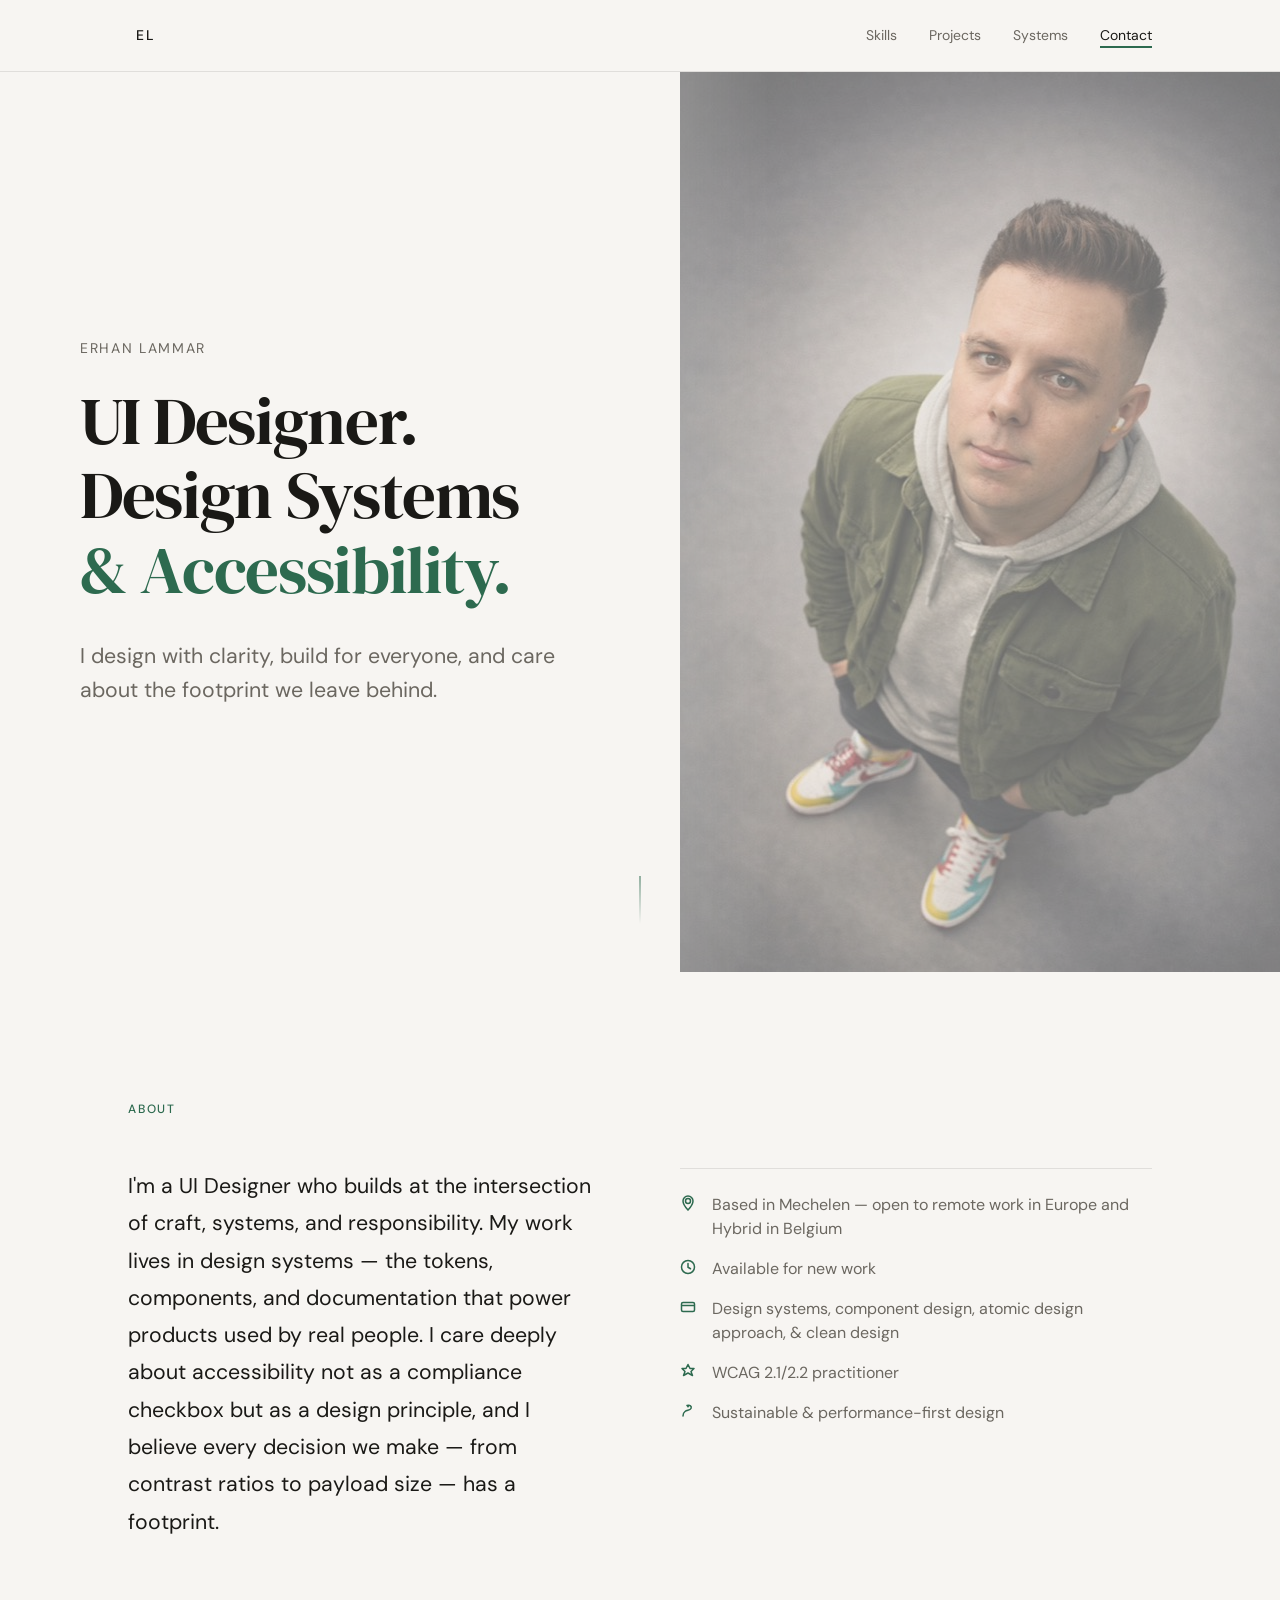
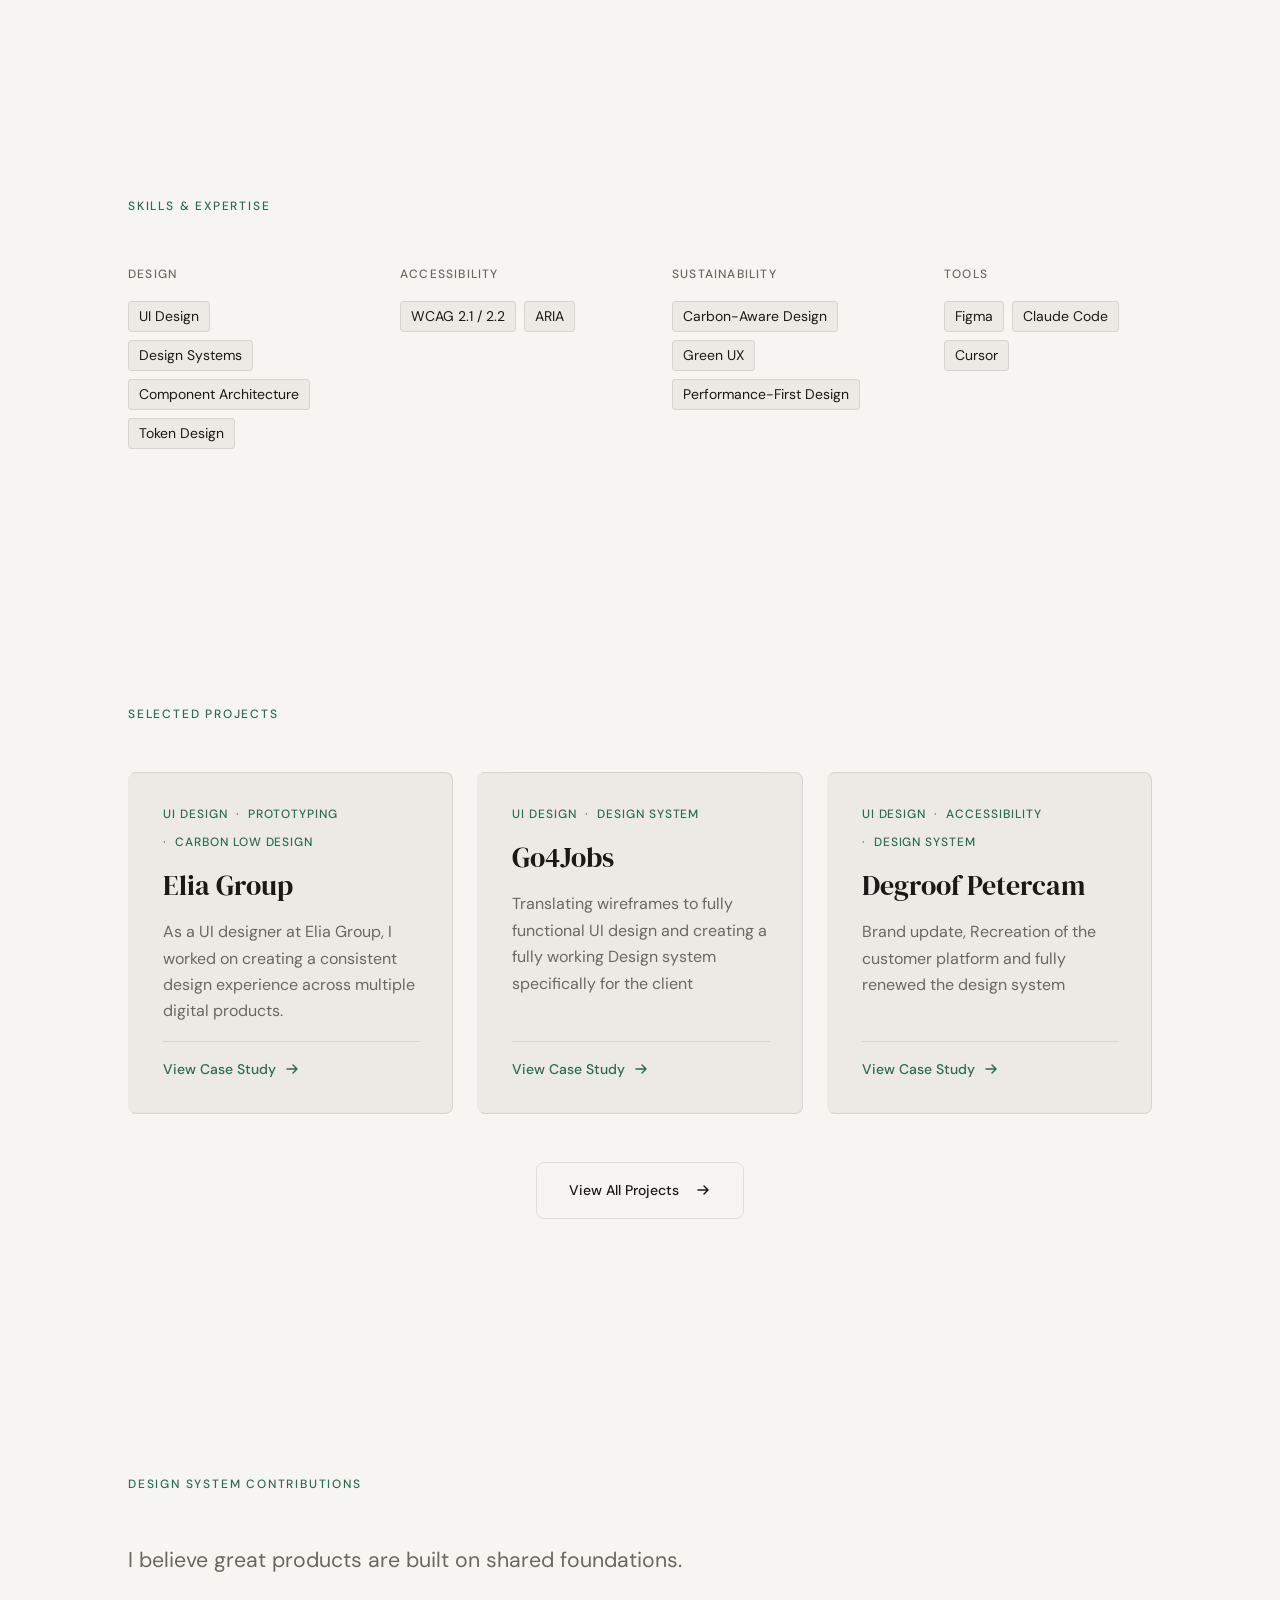
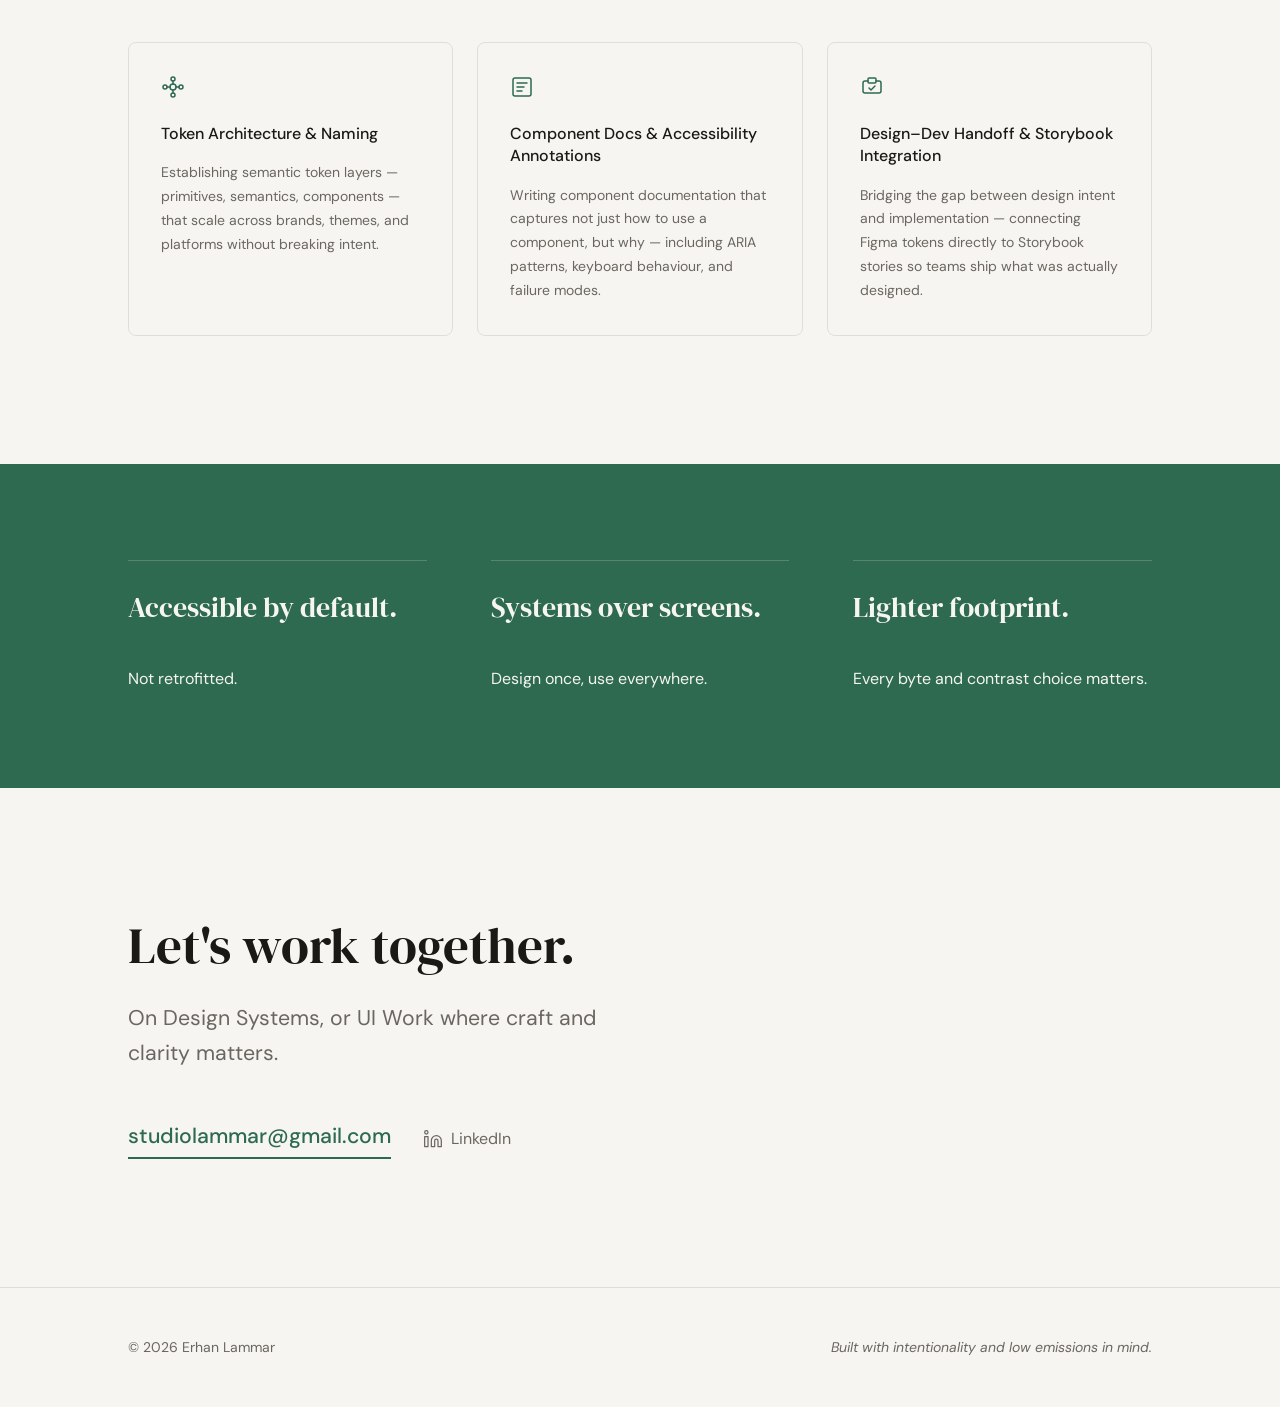
==== index.html @ 43c1f401 "Simplify project description for Elia Group Removed specific project details to streamline the descr" ====
<!DOCTYPE html>
<html lang="en">
<head>
  <meta charset="UTF-8" />
  <meta name="viewport" content="width=device-width, initial-scale=1.0" />
  <meta name="description" content="Erhan Lammar — UI Designer and Design System contributor specialising in accessibility and sustainable digital design." />
  <title>Erhan Lammar — UI Designer & Design Systems</title>

  <!-- Preconnect for font performance -->
  <link rel="preconnect" href="https://fonts.googleapis.com" />
  <link rel="preconnect" href="https://fonts.gstatic.com" crossorigin />
  <link
    href="https://fonts.googleapis.com/css2?family=DM+Serif+Display:ital@0;1&family=DM+Sans:ital,opsz,wght@0,9..40,300;0,9..40,400;0,9..40,500;1,9..40,300&display=swap"
    rel="stylesheet"
  />

  <link rel="stylesheet" href="styles.css" />
</head>
<body>

  <!-- Skip Navigation -->
  <a href="#main-content" class="skip-link">Skip to main content</a>

  <!-- Navigation -->
  <header class="site-header" role="banner">
    <nav class="nav" aria-label="Main navigation">
      <a href="#" class="nav__logo" aria-label="Erhan Lammar — Home">
        <span aria-hidden="true">EL</span>
      </a>
      <ul class="nav__links" role="list">
        <li><a href="#skills" class="nav__link">Skills</a></li>
        <li><a href="#projects" class="nav__link">Projects</a></li>
        <li><a href="#systems" class="nav__link">Systems</a></li>
        <li><a href="#contact" class="nav__link">Contact</a></li>
      </ul>
    </nav>
  </header>

  <main id="main-content">

    <!-- Hero -->
    <section class="hero" aria-labelledby="hero-heading">
      <div class="hero__inner">
        <p class="hero__name" data-delay="0">Erhan Lammar</p>
        <h1 class="hero__heading" id="hero-heading">
          <span class="hero__line hero__line--serif" data-delay="1">UI Designer.</span>
          <span class="hero__line hero__line--serif" data-delay="2">Design Systems</span>
          <span class="hero__line hero__line--serif hero__line--accent" data-delay="3">&amp; Accessibility.</span>
        </h1>
        <p class="hero__sub" data-delay="4">
          I design with clarity, build for everyone, and care about the footprint we leave behind.
        </p>
      </div>
      <div class="hero__scroll-cue" aria-hidden="true">
        <span class="scroll-line"></span>
      </div>
    </section>

    <!-- About -->
    <section class="section about" id="about" aria-labelledby="about-heading">
      <div class="container reveal">
        <div class="about__grid">
          <div class="about__statement">
            <h2 class="section-label" id="about-heading">About</h2>
            <p class="about__text">
              I'm a UI Designer who builds at the intersection of craft, systems, and responsibility.
              My work lives in design systems — the tokens, components, and documentation that power
              products used by real people. I care deeply about accessibility not as a compliance
              checkbox but as a design principle, and I believe every decision we make — from contrast
              ratios to payload size — has a footprint.
            </p>
          </div>
          <div class="about__facts">
            <ul class="facts-list" role="list">
              <li class="facts-list__item">
                <span class="facts-list__icon" aria-hidden="true">
                  <svg width="16" height="16" viewBox="0 0 16 16" fill="none" aria-hidden="true">
                    <circle cx="8" cy="6" r="2.5" stroke="currentColor" stroke-width="1.5"/>
                    <path d="M8 1C5.24 1 3 3.24 3 6c0 3.75 5 9 5 9s5-5.25 5-9c0-2.76-2.24-5-5-5z" stroke="currentColor" stroke-width="1.5" fill="none"/>
                  </svg>
                </span>
                <span>Based in Mechelen — open to remote work in Europe and Hybrid in Belgium</span>
              </li>
              <li class="facts-list__item">
                <span class="facts-list__icon" aria-hidden="true">
                  <svg width="16" height="16" viewBox="0 0 16 16" fill="none" aria-hidden="true">
                    <circle cx="8" cy="8" r="6.5" stroke="currentColor" stroke-width="1.5"/>
                    <path d="M8 4.5v3.75l2.5 1.5" stroke="currentColor" stroke-width="1.5" stroke-linecap="round"/>
                  </svg>
                </span>
                <span>Available for new work</span>
              </li>
              <li class="facts-list__item">
                <span class="facts-list__icon" aria-hidden="true">
                  <svg width="16" height="16" viewBox="0 0 16 16" fill="none" aria-hidden="true">
                    <rect x="1.5" y="3.5" width="13" height="9" rx="1.5" stroke="currentColor" stroke-width="1.5"/>
                    <path d="M1.5 6.5h13" stroke="currentColor" stroke-width="1.5"/>
                  </svg>
                </span>
                <span>Design systems, component design, atomic design approach, &amp; clean design</span>
              </li>
              <li class="facts-list__item">
                <span class="facts-list__icon" aria-hidden="true">
                  <svg width="16" height="16" viewBox="0 0 16 16" fill="none" aria-hidden="true">
                    <path d="M8 1.5L10 5.5H14L11 8.5L12.5 12.5L8 10L3.5 12.5L5 8.5L2 5.5H6L8 1.5Z" stroke="currentColor" stroke-width="1.5" stroke-linejoin="round"/>
                  </svg>
                </span>
                <span>WCAG 2.1/2.2 practitioner</span>
              </li>
              <li class="facts-list__item">
                <span class="facts-list__icon" aria-hidden="true">
                  <svg width="16" height="16" viewBox="0 0 16 16" fill="none" aria-hidden="true">
                    <path d="M3 13s0-3 2-4.5 5-1 6-3-1-4-4-3" stroke="currentColor" stroke-width="1.5" stroke-linecap="round"/>
                    <circle cx="8" cy="3.5" r="1" fill="currentColor"/>
                  </svg>
                </span>
                <span>Sustainable &amp; performance-first design</span>
              </li>
            </ul>
          </div>
        </div>
      </div>
    </section>

    <!-- Skills -->
    <section class="section skills" id="skills" aria-labelledby="skills-heading">
      <div class="container reveal">
        <h2 class="section-label" id="skills-heading">Skills &amp; Expertise</h2>
        <div class="skills__grid">

          <div class="skills__category">
            <h3 class="skills__category-title">Design</h3>
            <ul class="tag-list" role="list">
              <li class="tag">UI Design</li>
              <li class="tag">Design Systems</li>
              <li class="tag">Component Architecture</li>
              <li class="tag">Token Design</li>
            </ul>
          </div>

          <div class="skills__category">
            <h3 class="skills__category-title">Accessibility</h3>
            <ul class="tag-list" role="list">
              <li class="tag">WCAG 2.1 / 2.2</li>
              <li class="tag">ARIA</li>
            </ul>
          </div>

          <div class="skills__category">
            <h3 class="skills__category-title">Sustainability</h3>
            <ul class="tag-list" role="list">
              <li class="tag">Carbon-Aware Design</li>
              <li class="tag">Green UX</li>
              <li class="tag">Performance-First Design</li>
            </ul>
          </div>

          <div class="skills__category">
            <h3 class="skills__category-title">Tools</h3>
            <ul class="tag-list" role="list">
              <li class="tag">Figma</li>
              <li class="tag">Claude Code</li>
              <li class="tag">Cursor</li>
            </ul>
          </div>

        </div>
      </div>
    </section>

    <!-- Projects -->
    <section class="section projects" id="projects" aria-labelledby="projects-heading">
      <div class="container reveal">
        <h2 class="section-label" id="projects-heading">Selected Projects</h2>
        <div class="projects__grid">

          <article class="project-card" aria-labelledby="project-1-title">
            <div class="project-card__inner">
              <div class="project-card__tags" aria-label="Tags">
                <span class="project-tag">UI Design</span>
                <span class="project-tag">Prototyping</span>
                <span class="project-tag">Carbon low design</span>
              </div>
              <h3 class="project-card__title" id="project-1-title">Elia Group</h3>
              <p class="project-card__desc">
                As a UI designer at Elia Group, I worked on creating a consistent design experience across multiple digital products.
              </p>
              <a href="projects/elia-group.html" class="project-card__link" aria-label="View Elia Group case study">
                View Case Study
                <svg width="16" height="16" viewBox="0 0 16 16" fill="none" aria-hidden="true">
                  <path d="M3 8h10M9 4l4 4-4 4" stroke="currentColor" stroke-width="1.5" stroke-linecap="round" stroke-linejoin="round"/>
                </svg>
              </a>
            </div>
          </article>

          <article class="project-card" aria-labelledby="project-2-title">
            <div class="project-card__inner">
              <div class="project-card__tags" aria-label="Tags">
                <span class="project-tag">UI Design</span>
                <span class="project-tag">Design System</span>
              </div>
              <h3 class="project-card__title" id="project-2-title">Go4Jobs</h3>
              <p class="project-card__desc">
                Translating wireframes to fully functional UI design and creating a fully working Design system specifically for the client
              </p>
              <a href="projects/go4jobs.html" class="project-card__link" aria-label="View Go4Jobs case study">
                View Case Study
                <svg width="16" height="16" viewBox="0 0 16 16" fill="none" aria-hidden="true">
                  <path d="M3 8h10M9 4l4 4-4 4" stroke="currentColor" stroke-width="1.5" stroke-linecap="round" stroke-linejoin="round"/>
                </svg>
              </a>
            </div>
          </article>

          <article class="project-card" aria-labelledby="project-3-title">
            <div class="project-card__inner">
              <div class="project-card__tags" aria-label="Tags">
                <span class="project-tag">UI Design</span>
                <span class="project-tag">Accessibility</span>
                <span class="project-tag">Design System</span>
              </div>
              <h3 class="project-card__title" id="project-3-title">Degroof Petercam</h3>
              <p class="project-card__desc">
                Brand update, Recreation of the customer platform and fully renewed the design system
              </p>
              <a href="projects/degroofpetercam.html" class="project-card__link" aria-label="View Degroof Petercam case study">
                View Case Study
                <svg width="16" height="16" viewBox="0 0 16 16" fill="none" aria-hidden="true">
                  <path d="M3 8h10M9 4l4 4-4 4" stroke="currentColor" stroke-width="1.5" stroke-linecap="round" stroke-linejoin="round"/>
                </svg>
              </a>
            </div>
          </article>

        </div>
        <div class="projects__cta">
          <a href="projects/all-projects.html" class="btn-outline">
            View All Projects
            <svg width="16" height="16" viewBox="0 0 16 16" fill="none" aria-hidden="true">
              <path d="M3 8h10M9 4l4 4-4 4" stroke="currentColor" stroke-width="1.5" stroke-linecap="round" stroke-linejoin="round"/>
            </svg>
          </a>
        </div>
      </div>
    </section>

    <!-- Design System Contributions -->
    <section class="section ds-contributions" id="systems" aria-labelledby="systems-heading">
      <div class="container reveal">
        <h2 class="section-label" id="systems-heading">Design System Contributions</h2>
        <p class="ds-contributions__intro">
          I believe great products are built on shared foundations.
        </p>
        <div class="ds-contributions__grid">

          <div class="contribution-card">
            <div class="contribution-card__icon" aria-hidden="true">
              <svg width="24" height="24" viewBox="0 0 24 24" fill="none">
                <circle cx="12" cy="12" r="3" stroke="currentColor" stroke-width="1.5"/>
                <circle cx="12" cy="4" r="2" stroke="currentColor" stroke-width="1.5"/>
                <circle cx="12" cy="20" r="2" stroke="currentColor" stroke-width="1.5"/>
                <circle cx="4" cy="12" r="2" stroke="currentColor" stroke-width="1.5"/>
                <circle cx="20" cy="12" r="2" stroke="currentColor" stroke-width="1.5"/>
                <path d="M12 6v3M12 15v3M6 12h3M15 12h3" stroke="currentColor" stroke-width="1.5" stroke-linecap="round"/>
              </svg>
            </div>
            <h3 class="contribution-card__title">Token Architecture &amp; Naming</h3>
            <p class="contribution-card__desc">
              Establishing semantic token layers — primitives, semantics, components — that scale across brands, themes, and platforms without breaking intent.
            </p>
          </div>

          <div class="contribution-card">
            <div class="contribution-card__icon" aria-hidden="true">
              <svg width="24" height="24" viewBox="0 0 24 24" fill="none">
                <rect x="3" y="3" width="18" height="18" rx="2" stroke="currentColor" stroke-width="1.5"/>
                <path d="M7 8h10M7 12h7M7 16h5" stroke="currentColor" stroke-width="1.5" stroke-linecap="round"/>
              </svg>
            </div>
            <h3 class="contribution-card__title">Component Docs &amp; Accessibility Annotations</h3>
            <p class="contribution-card__desc">
              Writing component documentation that captures not just how to use a component, but why — including ARIA patterns, keyboard behaviour, and failure modes.
            </p>
          </div>

          <div class="contribution-card">
            <div class="contribution-card__icon" aria-hidden="true">
              <svg width="24" height="24" viewBox="0 0 24 24" fill="none">
                <path d="M8 6H5a2 2 0 00-2 2v8a2 2 0 002 2h14a2 2 0 002-2V8a2 2 0 00-2-2h-3" stroke="currentColor" stroke-width="1.5" stroke-linecap="round"/>
                <rect x="8" y="3" width="8" height="5" rx="1" stroke="currentColor" stroke-width="1.5"/>
                <path d="M9 13l2 2 4-4" stroke="currentColor" stroke-width="1.5" stroke-linecap="round" stroke-linejoin="round"/>
              </svg>
            </div>
            <h3 class="contribution-card__title">Design–Dev Handoff &amp; Storybook Integration</h3>
            <p class="contribution-card__desc">
              Bridging the gap between design intent and implementation — connecting Figma tokens directly to Storybook stories so teams ship what was actually designed.
            </p>
          </div>

        </div>
      </div>
    </section>

    <!-- Philosophy Strip -->
    <section class="philosophy-strip" aria-labelledby="philosophy-heading">
      <div class="container reveal">
        <h2 class="sr-only" id="philosophy-heading">Design philosophy</h2>
        <div class="philosophy-strip__grid">

          <div class="philosophy-item">
            <p class="philosophy-item__text">
              <strong>Accessible by default.</strong><br />Not retrofitted.
            </p>
          </div>

          <div class="philosophy-item">
            <p class="philosophy-item__text">
              <strong>Systems over screens.</strong><br />Design once, use everywhere.
            </p>
          </div>

          <div class="philosophy-item">
            <p class="philosophy-item__text">
              <strong>Lighter footprint.</strong><br />Every byte and contrast choice matters.
            </p>
          </div>

        </div>
      </div>
    </section>

    <!-- Contact -->
    <section class="section contact" id="contact" aria-labelledby="contact-heading">
      <div class="container reveal">
        <h2 class="contact__heading" id="contact-heading">Let's work together.</h2>
        <p class="contact__sub">
          On Design Systems, or UI Work where craft and clarity matters.
        </p>
        <div class="contact__actions">
          <a
            href="mailto:studiolammar@gmail.com"
            class="contact__email"
            aria-label="Send Erhan an email at studiolammar@gmail.com"
          >
            studiolammar@gmail.com
          </a>

          <a
            href="https://linkedin.com/in/erhanlammar"
            class="contact__social"
            aria-label="View Erhan's LinkedIn profile (opens in new tab)"
            target="_blank"
            rel="noopener noreferrer"
          >
            <svg width="20" height="20" viewBox="0 0 24 24" fill="none" aria-hidden="true">
              <path d="M16 8a6 6 0 016 6v7h-4v-7a2 2 0 00-2-2 2 2 0 00-2 2v7h-4v-7a6 6 0 016-6z" stroke="currentColor" stroke-width="1.5" stroke-linecap="round" stroke-linejoin="round"/>
              <rect x="2" y="9" width="4" height="12" stroke="currentColor" stroke-width="1.5" stroke-linecap="round" stroke-linejoin="round"/>
              <circle cx="4" cy="4" r="2" stroke="currentColor" stroke-width="1.5"/>
            </svg>
            LinkedIn
          </a>
        </div>
      </div>
    </section>

  </main>

  <!-- Footer -->
  <footer class="site-footer" role="contentinfo">
    <div class="container">
      <p class="site-footer__copy">
        &copy; <span id="year"></span> Erhan Lammar
      </p>
      <p class="site-footer__note">
        Built with intentionality and low emissions in mind.
      </p>
    </div>
  </footer>

  <script src="main.js"></script>
</body>
</html>
---- styles.css ----
/* ============================================================
   Erhan Lammar Portfolio — Design System Tokens & Styles
   ============================================================ */

/* ── Tokens ── */
:root {
  /* Color */
  --color-bg:           #F7F5F2;
  --color-surface:      #EDEAE5;
  --color-text:         #1A1916;
  --color-text-muted:   #6B6760;
  --color-accent:       #2D6A4F;
  --color-accent-light: #52B788;
  --color-border:       rgba(26, 25, 22, 0.10);

  /* Typography */
  --font-serif: 'DM Serif Display', Georgia, 'Times New Roman', serif;
  --font-sans:  'DM Sans', system-ui, -apple-system, sans-serif;

  /* Type scale — Perfect Fourth (1.333) */
  --text-xs:   0.75rem;   /* 12px */
  --text-sm:   0.875rem;  /* 14px */
  --text-base: 1rem;      /* 16px */
  --text-lg:   1.333rem;  /* ~21px */
  --text-xl:   1.777rem;  /* ~28px */
  --text-2xl:  2.369rem;  /* ~38px */
  --text-3xl:  3.157rem;  /* ~50px */
  --text-4xl:  4.209rem;  /* ~67px */

  /* Spacing — 8pt grid */
  --space-1:  8px;
  --space-2:  16px;
  --space-3:  24px;
  --space-4:  32px;
  --space-5:  40px;
  --space-6:  48px;
  --space-8:  64px;
  --space-10: 80px;
  --space-12: 96px;
  --space-16: 128px;

  /* Border radius */
  --radius-sm: 4px;
  --radius-md: 8px;

  /* Transitions */
  --transition-fast: 200ms ease-out;
  --transition-med:  300ms ease-out;
}

/* Dark mode */
@media (prefers-color-scheme: dark) {
  :root {
    --color-bg:           #1A1916;
    --color-surface:      #242220;
    --color-text:         #F0EDE9;
    --color-text-muted:   #A09C97;
    --color-accent:       #52B788;
    --color-accent-light: #74C9A3;
    --color-border:       rgba(240, 237, 233, 0.10);
  }
}

/* ── Reset & Base ── */
*, *::before, *::after {
  box-sizing: border-box;
  margin: 0;
  padding: 0;
}

html {
  scroll-behavior: smooth;
  font-size: 16px;
}

@media (prefers-reduced-motion: reduce) {
  html { scroll-behavior: auto; }
}

body {
  font-family: var(--font-sans);
  background-color: var(--color-bg);
  color: var(--color-text);
  line-height: 1.65;
  -webkit-font-smoothing: antialiased;
  -moz-osx-font-smoothing: grayscale;
}

img, svg {
  display: block;
  max-width: 100%;
}

a {
  color: inherit;
  text-decoration: none;
}

ul { list-style: none; }

/* ── Utilities ── */
.sr-only {
  position: absolute;
  width: 1px;
  height: 1px;
  padding: 0;
  margin: -1px;
  overflow: hidden;
  clip: rect(0, 0, 0, 0);
  white-space: nowrap;
  border: 0;
}

.container {
  width: 100%;
  max-width: 1120px;
  margin-inline: auto;
  padding-inline: var(--space-3);
}

@media (min-width: 768px) {
  .container { padding-inline: var(--space-6); }
}

/* ── Skip Link ── */
.skip-link {
  position: absolute;
  top: var(--space-2);
  left: var(--space-2);
  z-index: 9999;
  padding: var(--space-1) var(--space-2);
  background: var(--color-accent);
  color: #F7F5F2;
  font-family: var(--font-sans);
  font-size: var(--text-sm);
  font-weight: 500;
  border-radius: var(--radius-sm);
  transform: translateY(-200%);
  transition: transform var(--transition-fast);
}

.skip-link:focus {
  transform: translateY(0);
  outline: 2px solid var(--color-accent-light);
  outline-offset: 3px;
}

/* ── Focus Ring ── */
:focus-visible {
  outline: 2px solid var(--color-accent);
  outline-offset: 3px;
  border-radius: var(--radius-sm);
}

/* ── Navigation ── */
.site-header {
  position: sticky;
  top: 0;
  z-index: 100;
  background-color: var(--color-bg);
  border-bottom: 1px solid var(--color-border);
  backdrop-filter: blur(8px);
  -webkit-backdrop-filter: blur(8px);
}

.nav {
  display: flex;
  align-items: center;
  justify-content: space-between;
  max-width: 1120px;
  margin-inline: auto;
  padding: var(--space-2) var(--space-3);
}

@media (min-width: 768px) {
  .nav { padding: var(--space-2) var(--space-6); }
}

.nav__logo {
  font-family: var(--font-sans);
  font-size: var(--text-sm);
  font-weight: 500;
  letter-spacing: 0.15em;
  text-transform: uppercase;
  color: var(--color-text);
  padding: var(--space-1);
  border-radius: var(--radius-sm);
  transition: color var(--transition-fast);
}

.nav__logo:hover { color: var(--color-accent); }

.nav__links {
  display: flex;
  gap: var(--space-4);
  align-items: center;
}

.nav__link {
  font-size: var(--text-sm);
  font-weight: 400;
  color: var(--color-text-muted);
  padding-bottom: 2px;
  border-bottom: 2px solid transparent;
  transition: color var(--transition-fast), border-color var(--transition-fast);
}

.nav__link:hover,
.nav__link:focus-visible,
.nav__link--active {
  color: var(--color-text);
  border-bottom-color: var(--color-accent);
  outline: none;
}

/* ── Section Base ── */
.section {
  padding-block: var(--space-12);
}

@media (min-width: 768px) {
  .section { padding-block: var(--space-16); }
}

.section-label {
  font-family: var(--font-sans);
  font-size: var(--text-xs);
  font-weight: 500;
  letter-spacing: 0.15em;
  text-transform: uppercase;
  color: var(--color-accent);
  margin-bottom: var(--space-6);
}

/* ── Scroll Reveal ── */
.reveal {
  opacity: 0;
  transform: translateY(24px);
  transition: opacity 0.6s ease-out, transform 0.6s ease-out;
}

.reveal.is-visible {
  opacity: 1;
  transform: translateY(0);
}

@media (prefers-reduced-motion: reduce) {
  .reveal {
    opacity: 1;
    transform: none;
    transition: none;
  }
}

/* ── Hero ── */
.hero {
  position: relative;
  min-height: 100svh;
  display: flex;
  flex-direction: column;
  justify-content: center;
  padding: var(--space-12) var(--space-3);
  padding-top: calc(var(--space-12) + 60px);
  overflow: hidden;
}

@media (min-width: 768px) {
  .hero { padding: var(--space-16) var(--space-6); }
}

/* Photo — right-anchored, fades into background */
.hero::before {
  content: '';
  position: absolute;
  inset: 0;
  background-image: url('images/erhan.jpg');
  background-size: cover;
  background-position: center top;
  background-repeat: no-repeat;
  opacity: 0.18;
  z-index: 0;
}

@media (min-width: 768px) {
  .hero::before {
    background-size: auto 100%;
    background-position: right center;
    /* Fade the photo out on the left so text stays readable */
    -webkit-mask-image: linear-gradient(to right, transparent 20%, black 60%);
    mask-image: linear-gradient(to right, transparent 20%, black 60%);
    opacity: 0.55;
  }
}

.hero__inner {
  position: relative;
  z-index: 1;
  max-width: 1120px;
  margin-inline: auto;
  width: 100%;
}

.hero__heading {
  font-family: var(--font-sans);
  font-size: clamp(var(--text-2xl), 7vw, var(--text-4xl));
  font-weight: 300;
  line-height: 1.1;
  letter-spacing: -0.02em;
  color: var(--color-text);
  margin-bottom: var(--space-4);
}

.hero__line {
  display: block;
}

.hero__line--serif {
  font-family: var(--font-serif);
  font-weight: 400;
  font-style: normal;
}

.hero__line--accent {
  color: var(--color-accent);
}

.hero__name {
  font-family: var(--font-sans);
  font-size: var(--text-sm);
  font-weight: 400;
  letter-spacing: 0.12em;
  text-transform: uppercase;
  color: var(--color-text-muted);
  margin-bottom: var(--space-3);
}

.hero__sub {
  font-size: var(--text-lg);
  color: var(--color-text-muted);
  max-width: 480px;
  line-height: 1.6;
}

/* Hero staggered fade-in */
.hero__name,
.hero__line,
.hero__sub {
  opacity: 0;
  transform: translateY(16px);
  transition: opacity 0.6s ease-out, transform 0.6s ease-out;
}

.hero--loaded .hero__name,
.hero--loaded .hero__line,
.hero--loaded .hero__sub {
  opacity: 1;
  transform: translateY(0);
}

.hero__name[data-delay="0"]  { transition-delay: 0ms; }
.hero__line[data-delay="1"]  { transition-delay: 80ms; }
.hero__line[data-delay="2"]  { transition-delay: 160ms; }
.hero__line[data-delay="3"]  { transition-delay: 240ms; }
.hero__sub[data-delay="4"]   { transition-delay: 360ms; }

@media (prefers-reduced-motion: reduce) {
  .hero__name,
  .hero__line,
  .hero__sub {
    opacity: 1;
    transform: none;
    transition: none;
  }
}

/* Scroll cue */
.hero__scroll-cue {
  position: absolute;
  bottom: var(--space-6);
  left: 50%;
  transform: translateX(-50%);
  display: flex;
  justify-content: center;
}

.scroll-line {
  display: block;
  width: 1px;
  height: 48px;
  background: linear-gradient(to bottom, var(--color-accent) 0%, transparent 100%);
  animation: scroll-pulse 2s ease-in-out infinite;
}

@keyframes scroll-pulse {
  0%, 100% { opacity: 0.3; transform: scaleY(1); }
  50%       { opacity: 1;   transform: scaleY(1.1); }
}

@media (prefers-reduced-motion: reduce) {
  .scroll-line { animation: none; opacity: 0.4; }
}

/* ── About ── */
.about__grid {
  display: grid;
  grid-template-columns: 1fr;
  gap: var(--space-8);
}

@media (min-width: 768px) {
  .about__grid {
    grid-template-columns: 1fr 1fr;
    gap: var(--space-10);
    align-items: start;
  }
  .about__facts {
    padding-top: 68px; /* offset label height (20px) + label margin-bottom (48px) */
  }
}

.about__text {
  font-size: var(--text-lg);
  color: var(--color-text);
  line-height: 1.75;
}

.facts-list {
  display: flex;
  flex-direction: column;
  gap: var(--space-2);
  border-top: 1px solid var(--color-border);
  padding-top: var(--space-3);
}

.facts-list__item {
  display: flex;
  align-items: flex-start;
  gap: var(--space-2);
  font-size: var(--text-base);
  color: var(--color-text-muted);
  line-height: 1.5;
}

.facts-list__icon {
  flex-shrink: 0;
  margin-top: 2px;
  color: var(--color-accent);
}

/* ── Skills ── */
.skills__grid {
  display: grid;
  grid-template-columns: 1fr 1fr;
  gap: var(--space-6) var(--space-8);
}

@media (min-width: 768px) {
  .skills__grid {
    grid-template-columns: repeat(4, 1fr);
  }
}

.skills__category-title {
  font-family: var(--font-sans);
  font-size: var(--text-xs);
  font-weight: 500;
  letter-spacing: 0.1em;
  text-transform: uppercase;
  color: var(--color-text-muted);
  margin-bottom: var(--space-2);
}

.tag-list {
  display: flex;
  flex-wrap: wrap;
  gap: var(--space-1);
}

.tag {
  display: inline-block;
  font-size: var(--text-sm);
  color: var(--color-text);
  background: var(--color-surface);
  border: 1px solid var(--color-border);
  border-radius: var(--radius-sm);
  padding: 4px 10px;
  line-height: 1.5;
}

/* ── Buttons ── */
.btn-outline {
  display: inline-flex;
  align-items: center;
  gap: var(--space-2);
  font-family: var(--font-sans);
  font-size: var(--text-sm);
  font-weight: 500;
  color: var(--color-text);
  border: 1px solid var(--color-border);
  border-radius: var(--radius-md);
  padding: var(--space-2) var(--space-4);
  text-decoration: none;
  transition: border-color var(--transition-fast), color var(--transition-fast), background var(--transition-fast);
}

.btn-outline:hover {
  border-color: var(--color-accent);
  color: var(--color-accent);
  background: color-mix(in srgb, var(--color-accent) 8%, transparent);
}

/* ── Projects ── */
.projects__cta {
  margin-top: var(--space-6);
  display: flex;
  justify-content: center;
}

.projects__grid {
  display: grid;
  grid-template-columns: 1fr;
  gap: var(--space-3);
}

@media (min-width: 768px) {
  .projects__grid {
    grid-template-columns: repeat(3, 1fr);
  }
}

.project-card {
  background: var(--color-surface);
  border: 1px solid var(--color-border);
  border-left: 3px solid transparent;
  border-radius: var(--radius-md);
  transition: transform var(--transition-fast), border-left-color var(--transition-fast);
}

.project-card:hover {
  transform: translateY(-4px);
  border-left-color: var(--color-accent);
}

@media (prefers-reduced-motion: reduce) {
  .project-card:hover { transform: none; }
}

.project-card__inner {
  padding: var(--space-4);
  display: flex;
  flex-direction: column;
  gap: var(--space-2);
  height: 100%;
}

.project-card__tags {
  display: flex;
  flex-wrap: wrap;
  gap: var(--space-1);
}

.project-tag {
  font-size: var(--text-xs);
  font-weight: 500;
  letter-spacing: 0.08em;
  text-transform: uppercase;
  color: var(--color-accent);
}

.project-tag + .project-tag::before {
  content: '·';
  margin-right: var(--space-1);
  color: var(--color-text-muted);
}

.project-card__title {
  font-family: var(--font-serif);
  font-size: var(--text-xl);
  font-weight: 400;
  line-height: 1.2;
  color: var(--color-text);
}

.project-card__desc {
  font-size: var(--text-base);
  color: var(--color-text-muted);
  line-height: 1.65;
  flex: 1;
}

.project-card__link {
  display: inline-flex;
  align-items: center;
  gap: var(--space-1);
  font-size: var(--text-sm);
  font-weight: 500;
  color: var(--color-accent);
  margin-top: auto;
  padding-top: var(--space-2);
  border-top: 1px solid var(--color-border);
  transition: gap var(--transition-fast);
}

.project-card__link:hover { gap: var(--space-2); }
.project-card__link:focus-visible { outline-offset: 6px; }

/* ── Design System Contributions ── */
.ds-contributions__intro {
  font-size: var(--text-lg);
  color: var(--color-text-muted);
  max-width: 560px;
  margin-bottom: var(--space-8);
}

.ds-contributions__grid {
  display: grid;
  grid-template-columns: 1fr;
  gap: var(--space-3);
}

@media (min-width: 768px) {
  .ds-contributions__grid {
    grid-template-columns: repeat(3, 1fr);
  }
}

.contribution-card {
  padding: var(--space-4);
  border: 1px solid var(--color-border);
  border-radius: var(--radius-md);
  display: flex;
  flex-direction: column;
  gap: var(--space-2);
}

.contribution-card__icon {
  color: var(--color-accent);
  margin-bottom: var(--space-1);
}

.contribution-card__title {
  font-family: var(--font-sans);
  font-size: var(--text-base);
  font-weight: 500;
  color: var(--color-text);
  line-height: 1.4;
}

.contribution-card__desc {
  font-size: var(--text-sm);
  color: var(--color-text-muted);
  line-height: 1.7;
}

/* ── Philosophy Strip ── */
.philosophy-strip {
  background-color: var(--color-accent);
  padding-block: var(--space-10);
}

@media (min-width: 768px) {
  .philosophy-strip { padding-block: var(--space-12); }
}

.philosophy-strip__grid {
  display: grid;
  grid-template-columns: 1fr;
  gap: var(--space-6);
}

@media (min-width: 768px) {
  .philosophy-strip__grid {
    grid-template-columns: repeat(3, 1fr);
    gap: var(--space-8);
  }
}

.philosophy-item {
  border-top: 1px solid rgba(247, 245, 242, 0.2);
  padding-top: var(--space-3);
}

.philosophy-item__text {
  font-size: var(--text-base);
  color: #F7F5F2;
  line-height: 1.65;
}

.philosophy-item__text strong {
  display: block;
  font-family: var(--font-serif);
  font-size: var(--text-xl);
  font-weight: 400;
  margin-bottom: var(--space-1);
  color: #F7F5F2;
}

/* ── Contact ── */
.contact__heading {
  font-family: var(--font-serif);
  font-size: clamp(var(--text-2xl), 5vw, var(--text-3xl));
  font-weight: 400;
  line-height: 1.2;
  margin-bottom: var(--space-3);
}

.contact__sub {
  font-size: var(--text-lg);
  color: var(--color-text-muted);
  max-width: 520px;
  line-height: 1.65;
  margin-bottom: var(--space-6);
}

.contact__actions {
  display: flex;
  align-items: center;
  flex-wrap: wrap;
  gap: var(--space-4);
}

.contact__email {
  font-family: var(--font-sans);
  font-size: var(--text-lg);
  font-weight: 500;
  color: var(--color-accent);
  border-bottom: 2px solid currentColor;
  padding-bottom: 2px;
  transition: color var(--transition-fast);
}

.contact__email:hover { color: var(--color-accent-light); }

.contact__social {
  display: inline-flex;
  align-items: center;
  gap: var(--space-1);
  font-size: var(--text-base);
  color: var(--color-text-muted);
  transition: color var(--transition-fast);
}

.contact__social:hover { color: var(--color-accent); }

/* ── Footer ── */
.site-footer {
  border-top: 1px solid var(--color-border);
  padding-block: var(--space-6);
}

.site-footer .container {
  display: flex;
  flex-direction: column;
  gap: var(--space-1);
}

@media (min-width: 768px) {
  .site-footer .container {
    flex-direction: row;
    justify-content: space-between;
    align-items: center;
  }
}

.site-footer__copy {
  font-size: var(--text-sm);
  color: var(--color-text-muted);
}

.site-footer__note {
  font-size: var(--text-sm);
  color: var(--color-text-muted);
  font-style: italic;
}

/* ============================================================
   Case Study Pages
   ============================================================ */

/* ── All Projects Page ── */
.all-projects__header {
  margin-top: var(--space-6);
  margin-bottom: var(--space-8);
}

.all-projects__intro {
  font-size: var(--text-lg);
  color: var(--color-text-muted);
  margin-top: var(--space-3);
  max-width: 560px;
}

/* ── Figma Files Section ── */
.cs-figma-files {
  display: flex;
  flex-direction: column;
  gap: var(--space-6);
  margin-top: var(--space-4);
}

.cs-figma-file {
  border: 1px solid var(--color-border);
  border-radius: var(--radius-md);
  overflow: hidden;
}

.cs-figma-file__header {
  display: flex;
  align-items: center;
  gap: var(--space-3);
  padding: var(--space-3) var(--space-4);
  background: var(--color-surface);
  border-bottom: 1px solid var(--color-border);
}

.cs-figma-file__icon {
  flex-shrink: 0;
  color: var(--color-text-muted);
}

.cs-figma-file__name {
  font-size: var(--text-sm);
  font-weight: 500;
  color: var(--color-text);
  margin-bottom: 3px;
}

.cs-figma-file__link {
  font-size: var(--text-xs);
  color: var(--color-accent);
  text-decoration: none;
  font-weight: 500;
  letter-spacing: 0.02em;
}

.cs-figma-file__link:hover {
  text-decoration: underline;
}

.cs-figma-embed {
  position: relative;
  width: 100%;
  aspect-ratio: 16 / 9;
}

.cs-figma-embed iframe {
  width: 100%;
  height: 100%;
  border: none;
  display: block;
}

/* ── Back link ── */
.back-link {
  display: inline-flex;
  align-items: center;
  gap: var(--space-1);
  font-size: var(--text-sm);
  font-weight: 500;
  color: var(--color-text-muted);
  transition: color var(--transition-fast), gap var(--transition-fast);
}

.back-link:hover { color: var(--color-accent); gap: var(--space-2); }

.back-link svg { flex-shrink: 0; }

/* ── Case Study Hero ── */
.cs-hero {
  padding-block: var(--space-12) var(--space-10);
  border-bottom: 1px solid var(--color-border);
}

@media (min-width: 768px) {
  .cs-hero { padding-block: var(--space-16) var(--space-12); }
}

.cs-hero__back {
  margin-bottom: var(--space-6);
}

.cs-hero__tags {
  display: flex;
  flex-wrap: wrap;
  gap: var(--space-1);
  margin-bottom: var(--space-4);
}

.cs-hero__tag {
  font-size: var(--text-xs);
  font-weight: 500;
  letter-spacing: 0.1em;
  text-transform: uppercase;
  color: var(--color-accent);
}

.cs-hero__tag + .cs-hero__tag::before {
  content: '·';
  margin-right: var(--space-1);
  color: var(--color-text-muted);
}

.cs-hero__title {
  font-family: var(--font-serif);
  font-size: clamp(var(--text-2xl), 6vw, var(--text-3xl));
  font-weight: 400;
  line-height: 1.15;
  color: var(--color-text);
  margin-bottom: var(--space-4);
  max-width: 720px;
}

.cs-hero__summary {
  font-size: var(--text-lg);
  color: var(--color-text-muted);
  max-width: 600px;
  line-height: 1.7;
  margin-bottom: var(--space-8);
}

.cs-hero__meta {
  display: flex;
  flex-wrap: wrap;
  gap: var(--space-6);
  padding-top: var(--space-6);
  border-top: 1px solid var(--color-border);
}

.cs-meta-item__label {
  font-size: var(--text-xs);
  font-weight: 500;
  letter-spacing: 0.1em;
  text-transform: uppercase;
  color: var(--color-text-muted);
  margin-bottom: 4px;
}

.cs-meta-item__value {
  font-size: var(--text-base);
  color: var(--color-text);
}

/* ── Case Study Body ── */
.cs-body {
  padding-block: var(--space-12);
}

@media (min-width: 768px) {
  .cs-body { padding-block: var(--space-16); }
}

.cs-body__grid {
  display: grid;
  grid-template-columns: 1fr;
  gap: var(--space-12);
}

@media (min-width: 900px) {
  .cs-body__grid {
    grid-template-columns: 220px 1fr;
    gap: var(--space-10);
    align-items: start;
  }
}

/* Sticky sidebar on desktop */
.cs-sidebar {
  display: flex;
  flex-direction: column;
  gap: var(--space-1);
}

@media (min-width: 900px) {
  .cs-sidebar {
    position: sticky;
    top: calc(60px + var(--space-6));
  }
}

.cs-sidebar__link {
  font-size: var(--text-sm);
  color: var(--color-text-muted);
  padding: 6px 0;
  border-left: 2px solid transparent;
  padding-left: var(--space-2);
  transition: color var(--transition-fast), border-color var(--transition-fast);
}

.cs-sidebar__link:hover,
.cs-sidebar__link.is-active {
  color: var(--color-text);
  border-left-color: var(--color-accent);
}

/* ── Case Study Sections ── */
.cs-section {
  scroll-margin-top: calc(60px + var(--space-6));
}

.cs-section + .cs-section {
  padding-top: var(--space-10);
  border-top: 1px solid var(--color-border);
}

.cs-section__label {
  font-family: var(--font-sans);
  font-size: var(--text-xs);
  font-weight: 500;
  letter-spacing: 0.15em;
  text-transform: uppercase;
  color: var(--color-accent);
  margin-bottom: var(--space-4);
}

.cs-section__heading {
  font-family: var(--font-serif);
  font-size: var(--text-xl);
  font-weight: 400;
  color: var(--color-text);
  margin-bottom: var(--space-3);
  line-height: 1.3;
}

.cs-section__body {
  font-size: var(--text-base);
  color: var(--color-text-muted);
  line-height: 1.8;
}

.cs-section__body p + p {
  margin-top: var(--space-3);
}

/* Callout block */
.cs-callout {
  border-left: 3px solid var(--color-accent);
  padding: var(--space-3) var(--space-4);
  background: var(--color-surface);
  border-radius: 0 var(--radius-md) var(--radius-md) 0;
  margin-block: var(--space-4);
}

.cs-callout p {
  font-size: var(--text-base);
  color: var(--color-text);
  line-height: 1.7;
}

/* Stat row */
.cs-stats {
  display: grid;
  grid-template-columns: repeat(auto-fit, minmax(140px, 1fr));
  gap: var(--space-3);
  margin-block: var(--space-5);
}

.cs-stat {
  background: var(--color-surface);
  border: 1px solid var(--color-border);
  border-radius: var(--radius-md);
  padding: var(--space-3) var(--space-4);
}

.cs-stat__value {
  font-family: var(--font-serif);
  font-size: var(--text-2xl);
  color: var(--color-accent);
  line-height: 1;
  margin-bottom: 4px;
}

.cs-stat__label {
  font-size: var(--text-sm);
  color: var(--color-text-muted);
  line-height: 1.4;
}

/* Step list */
.cs-steps {
  display: flex;
  flex-direction: column;
  gap: var(--space-4);
  margin-block: var(--space-4);
}

.cs-step {
  display: grid;
  grid-template-columns: 32px 1fr;
  gap: var(--space-3);
  align-items: start;
}

.cs-step__num {
  width: 32px;
  height: 32px;
  border-radius: 50%;
  background: var(--color-surface);
  border: 1px solid var(--color-border);
  display: flex;
  align-items: center;
  justify-content: center;
  font-size: var(--text-xs);
  font-weight: 500;
  color: var(--color-accent);
  flex-shrink: 0;
  margin-top: 2px;
}

.cs-step__content h4 {
  font-size: var(--text-base);
  font-weight: 500;
  color: var(--color-text);
  margin-bottom: 4px;
}

.cs-step__content p {
  font-size: var(--text-sm);
  color: var(--color-text-muted);
  line-height: 1.65;
}

/* Placeholder image block */
.cs-image-block {
  background: var(--color-surface);
  border: 1px solid var(--color-border);
  border-radius: var(--radius-md);
  aspect-ratio: 16/9;
  display: flex;
  align-items: center;
  justify-content: center;
  margin-block: var(--space-5);
  color: var(--color-text-muted);
  font-size: var(--text-sm);
}

/* ── Project Nav (next/prev) ── */
.cs-project-nav {
  border-top: 1px solid var(--color-border);
  padding-block: var(--space-8);
}

.cs-project-nav .container {
  display: flex;
  justify-content: space-between;
  align-items: center;
  flex-wrap: wrap;
  gap: var(--space-4);
}

.cs-project-nav__link {
  display: flex;
  flex-direction: column;
  gap: 4px;
}

.cs-project-nav__link--next { align-items: flex-end; }

.cs-project-nav__dir {
  font-size: var(--text-xs);
  font-weight: 500;
  letter-spacing: 0.1em;
  text-transform: uppercase;
  color: var(--color-text-muted);
}

.cs-project-nav__title {
  font-family: var(--font-serif);
  font-size: var(--text-lg);
  color: var(--color-text);
  transition: color var(--transition-fast);
}

.cs-project-nav__link:hover .cs-project-nav__title {
  color: var(--color-accent);
}
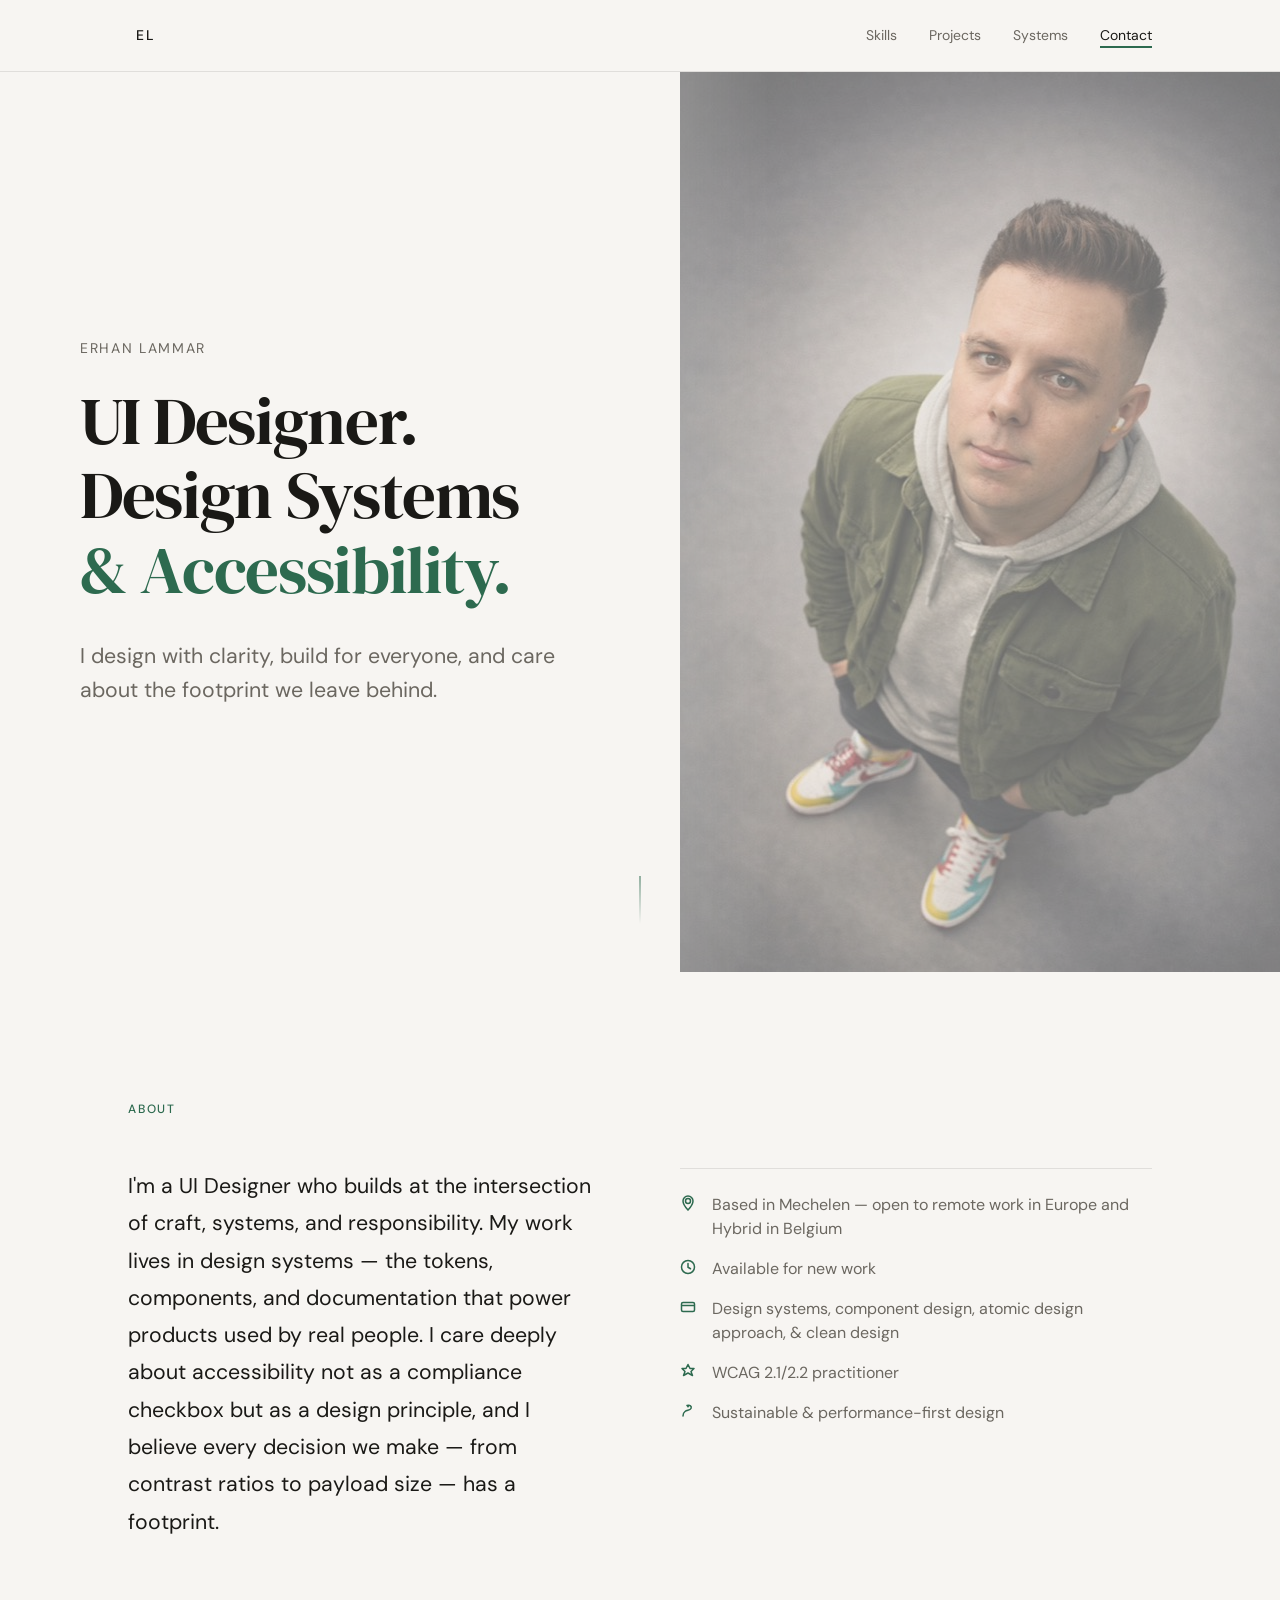
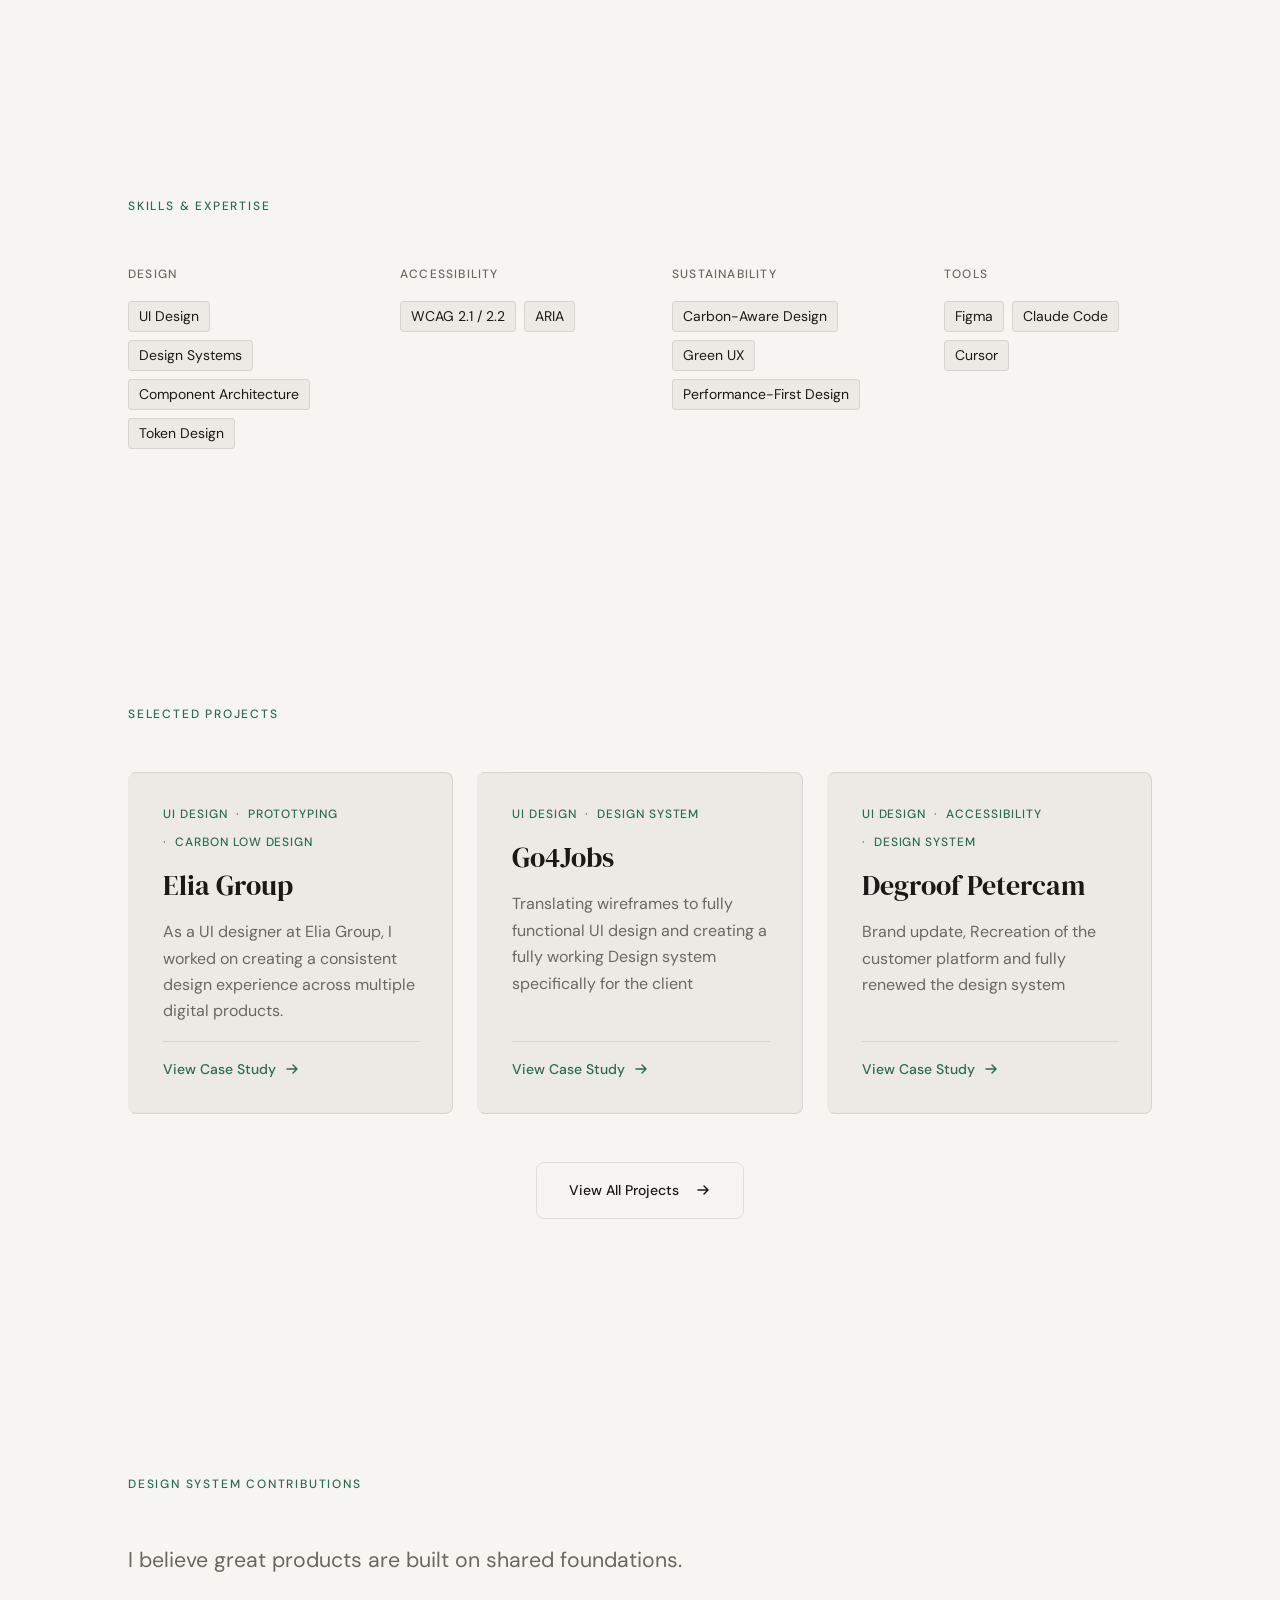
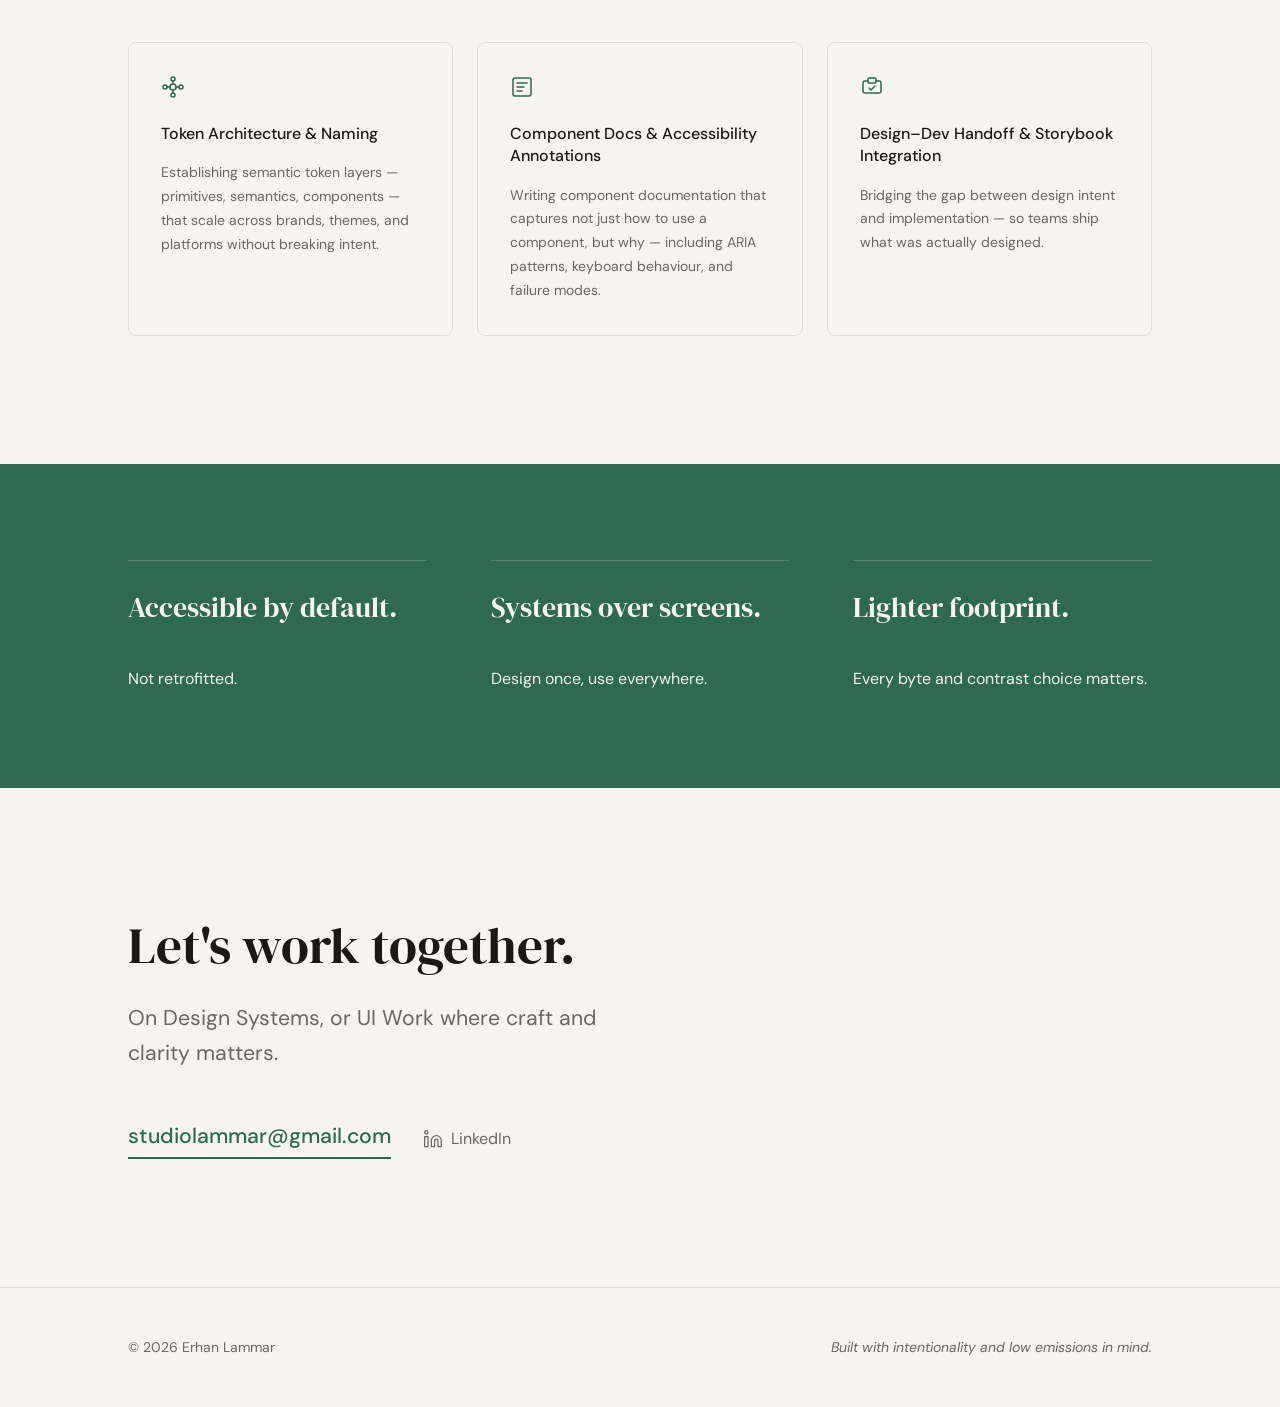
==== commit 4444488d: "Clarify design intent description Removed reference to Figma tokens for clarity." ====
--- a/index.html
+++ b/index.html
@@ -294,7 +294,7 @@
             </div>
             <h3 class="contribution-card__title">Design–Dev Handoff &amp; Storybook Integration</h3>
             <p class="contribution-card__desc">
-              Bridging the gap between design intent and implementation — connecting Figma tokens directly to Storybook stories so teams ship what was actually designed.
+              Bridging the gap between design intent and implementation — so teams ship what was actually designed.
             </p>
           </div>
 
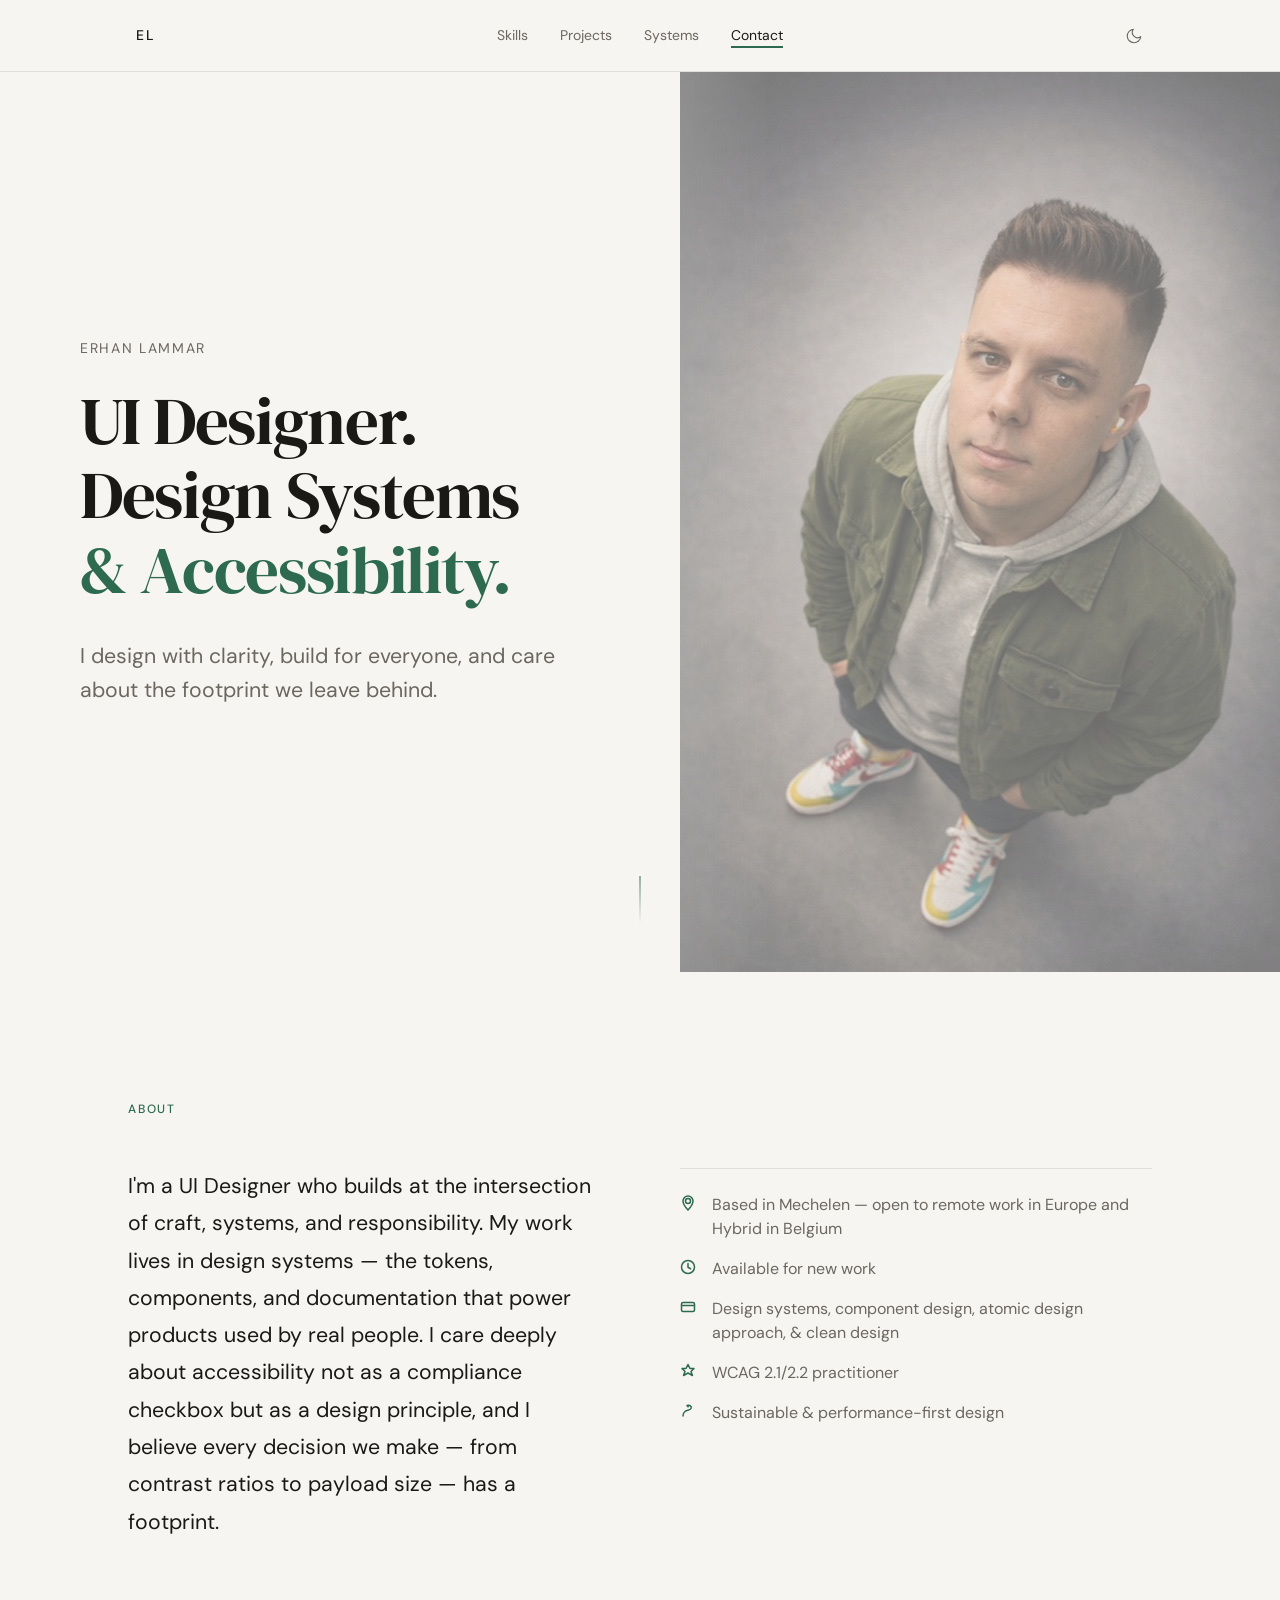
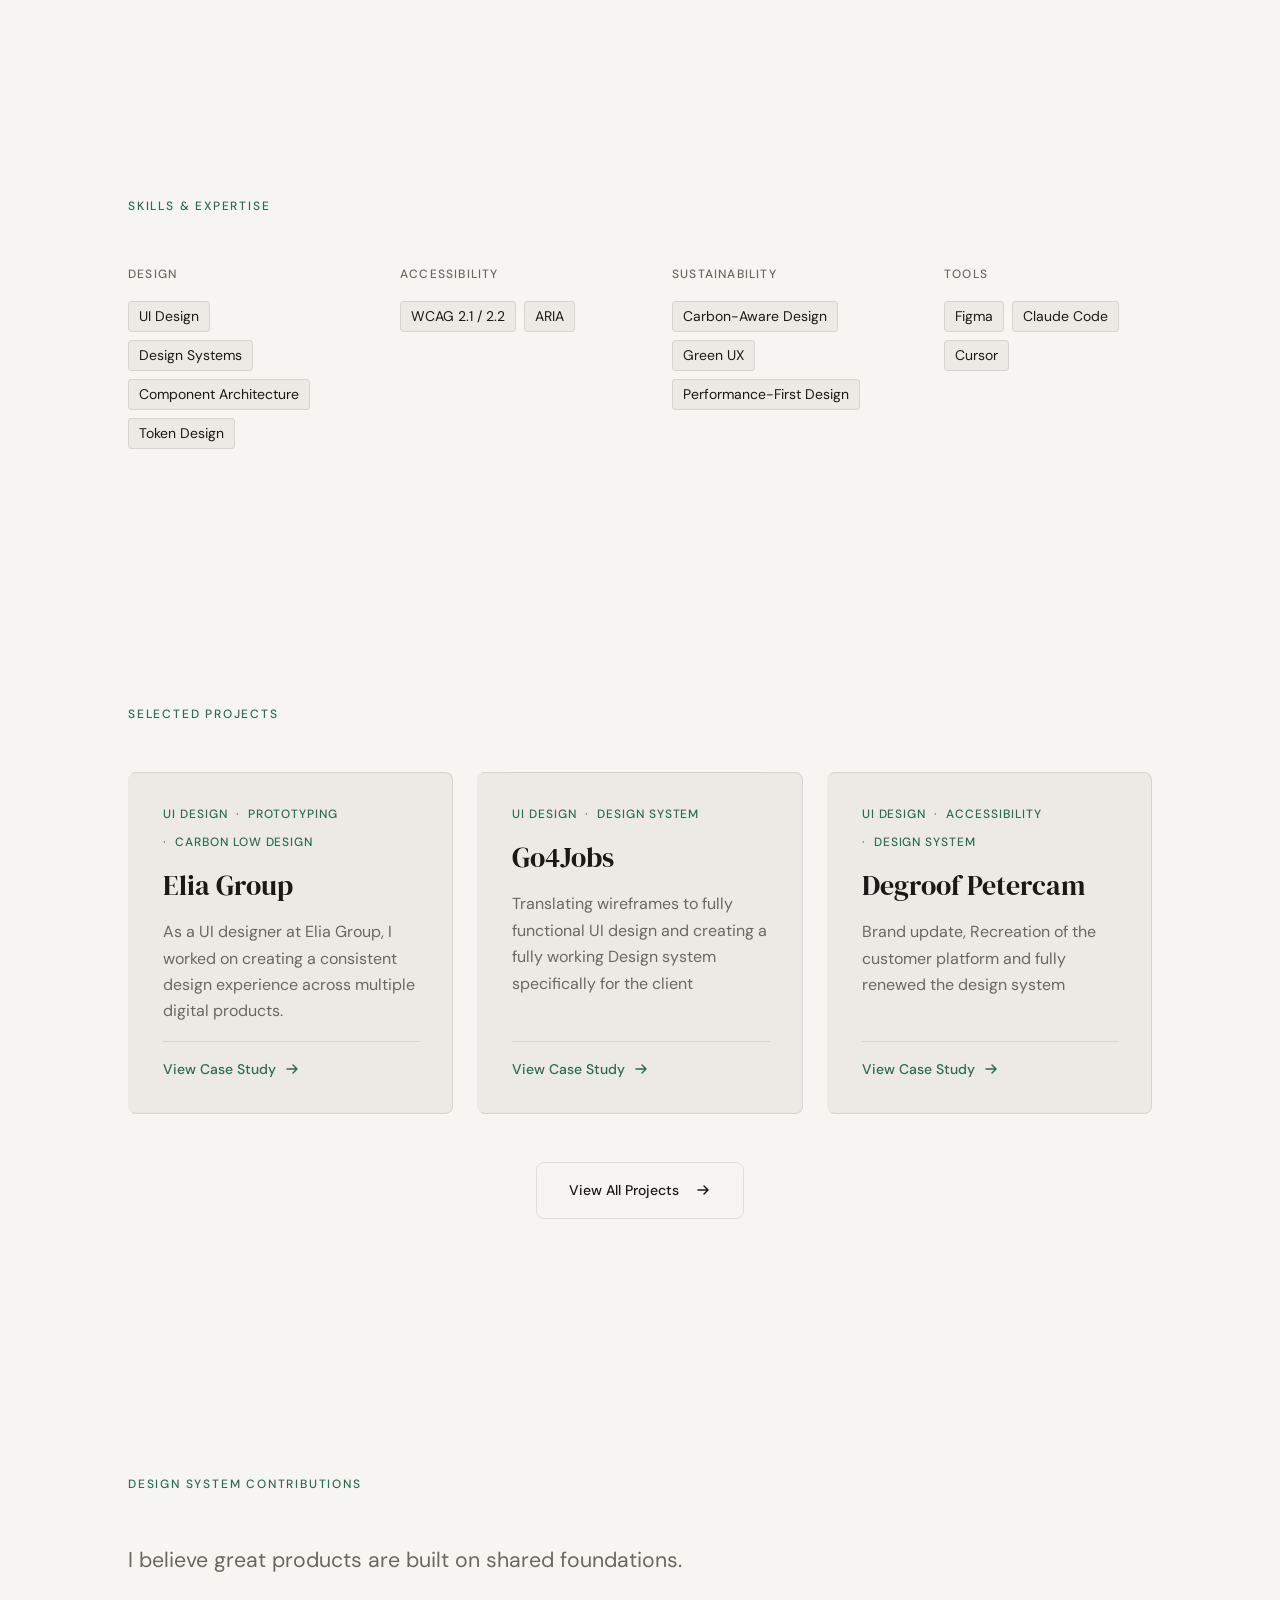
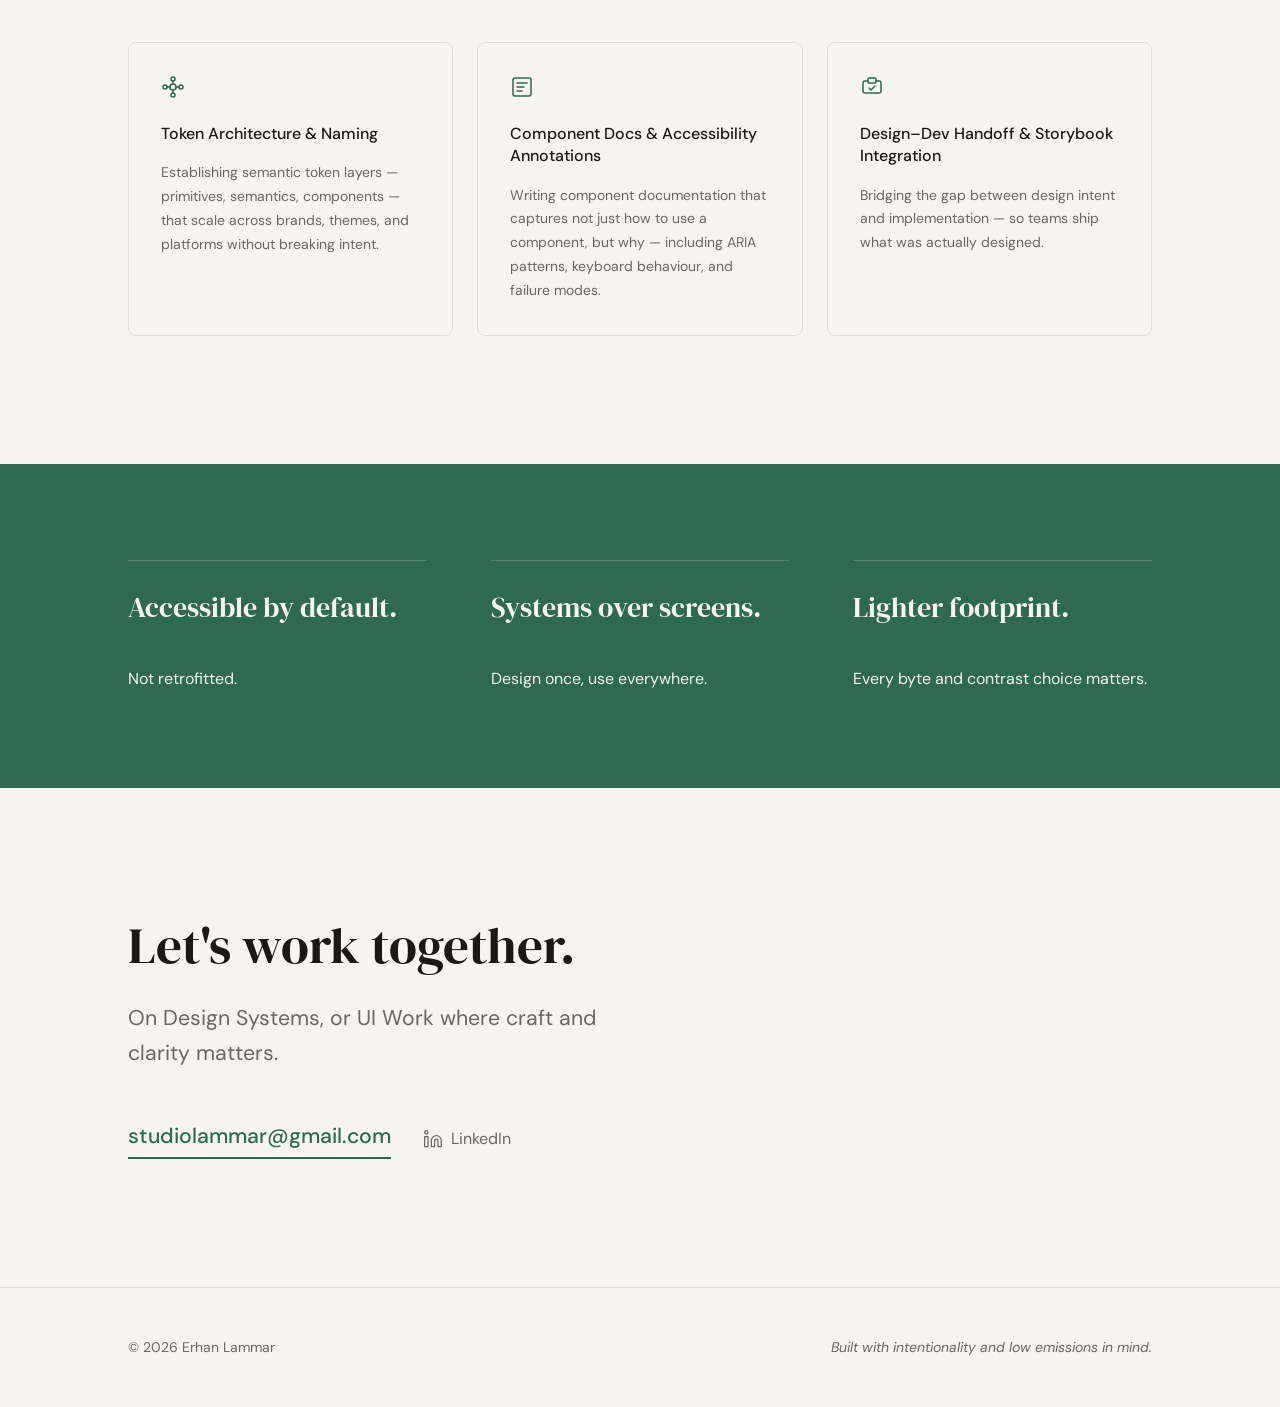
==== commit 0ff12745: "Add light/dark mode toggle to header navigation Adds a sun/moon toggle button to the nav on all page" ====
--- a/index.html
+++ b/index.html
@@ -15,6 +15,7 @@
   />
 
   <link rel="stylesheet" href="styles.css" />
+  <script>(function(){var t=localStorage.getItem('theme');if(t)document.documentElement.setAttribute('data-theme',t);})();</script>
 </head>
 <body>
 
@@ -33,6 +34,15 @@
         <li><a href="#systems" class="nav__link">Systems</a></li>
         <li><a href="#contact" class="nav__link">Contact</a></li>
       </ul>
+      <button class="nav__theme-toggle" id="theme-toggle" aria-label="Switch to dark mode">
+        <svg class="icon-sun" width="18" height="18" viewBox="0 0 24 24" fill="none" aria-hidden="true">
+          <circle cx="12" cy="12" r="4" stroke="currentColor" stroke-width="1.5"/>
+          <path d="M12 2v2M12 20v2M4.22 4.22l1.42 1.42M18.36 18.36l1.42 1.42M2 12h2M20 12h2M4.22 19.78l1.42-1.42M18.36 5.64l1.42-1.42" stroke="currentColor" stroke-width="1.5" stroke-linecap="round"/>
+        </svg>
+        <svg class="icon-moon" width="18" height="18" viewBox="0 0 24 24" fill="none" aria-hidden="true">
+          <path d="M21 12.79A9 9 0 1 1 11.21 3 7 7 0 0 0 21 12.79z" stroke="currentColor" stroke-width="1.5" stroke-linecap="round" stroke-linejoin="round"/>
+        </svg>
+      </button>
     </nav>
   </header>
 
--- a/styles.css
+++ b/styles.css
@@ -48,9 +48,9 @@
   --transition-med:  300ms ease-out;
 }
 
-/* Dark mode */
+/* Dark mode — system preference (when no manual override) */
 @media (prefers-color-scheme: dark) {
-  :root {
+  :root:not([data-theme="light"]) {
     --color-bg:           #1A1916;
     --color-surface:      #242220;
     --color-text:         #F0EDE9;
@@ -59,6 +59,17 @@
     --color-accent-light: #74C9A3;
     --color-border:       rgba(240, 237, 233, 0.10);
   }
+}
+
+/* Dark mode — manual override */
+[data-theme="dark"] {
+  --color-bg:           #1A1916;
+  --color-surface:      #242220;
+  --color-text:         #F0EDE9;
+  --color-text-muted:   #A09C97;
+  --color-accent:       #52B788;
+  --color-accent-light: #74C9A3;
+  --color-border:       rgba(240, 237, 233, 0.10);
 }
 
 /* ── Reset & Base ── */
@@ -213,6 +224,48 @@
   outline: none;
 }
 
+.nav__theme-toggle {
+  display: flex;
+  align-items: center;
+  justify-content: center;
+  width: 36px;
+  height: 36px;
+  border: none;
+  border-radius: var(--radius-sm);
+  background: transparent;
+  color: var(--color-text-muted);
+  cursor: pointer;
+  transition: color var(--transition-fast), background-color var(--transition-fast);
+  flex-shrink: 0;
+}
+
+.nav__theme-toggle:hover,
+.nav__theme-toggle:focus-visible {
+  color: var(--color-text);
+  background-color: var(--color-surface);
+  outline: 2px solid var(--color-accent);
+  outline-offset: 2px;
+}
+
+.nav__theme-toggle .icon-sun,
+.nav__theme-toggle .icon-moon {
+  display: none;
+}
+
+[data-theme="light"] .nav__theme-toggle .icon-moon,
+:root:not([data-theme]) .nav__theme-toggle .icon-moon {
+  display: block;
+}
+
+[data-theme="dark"] .nav__theme-toggle .icon-sun {
+  display: block;
+}
+
+@media (prefers-color-scheme: dark) {
+  :root:not([data-theme]) .nav__theme-toggle .icon-moon { display: none; }
+  :root:not([data-theme]) .nav__theme-toggle .icon-sun  { display: block; }
+}
+
 /* ── Section Base ── */
 .section {
   padding-block: var(--space-12);
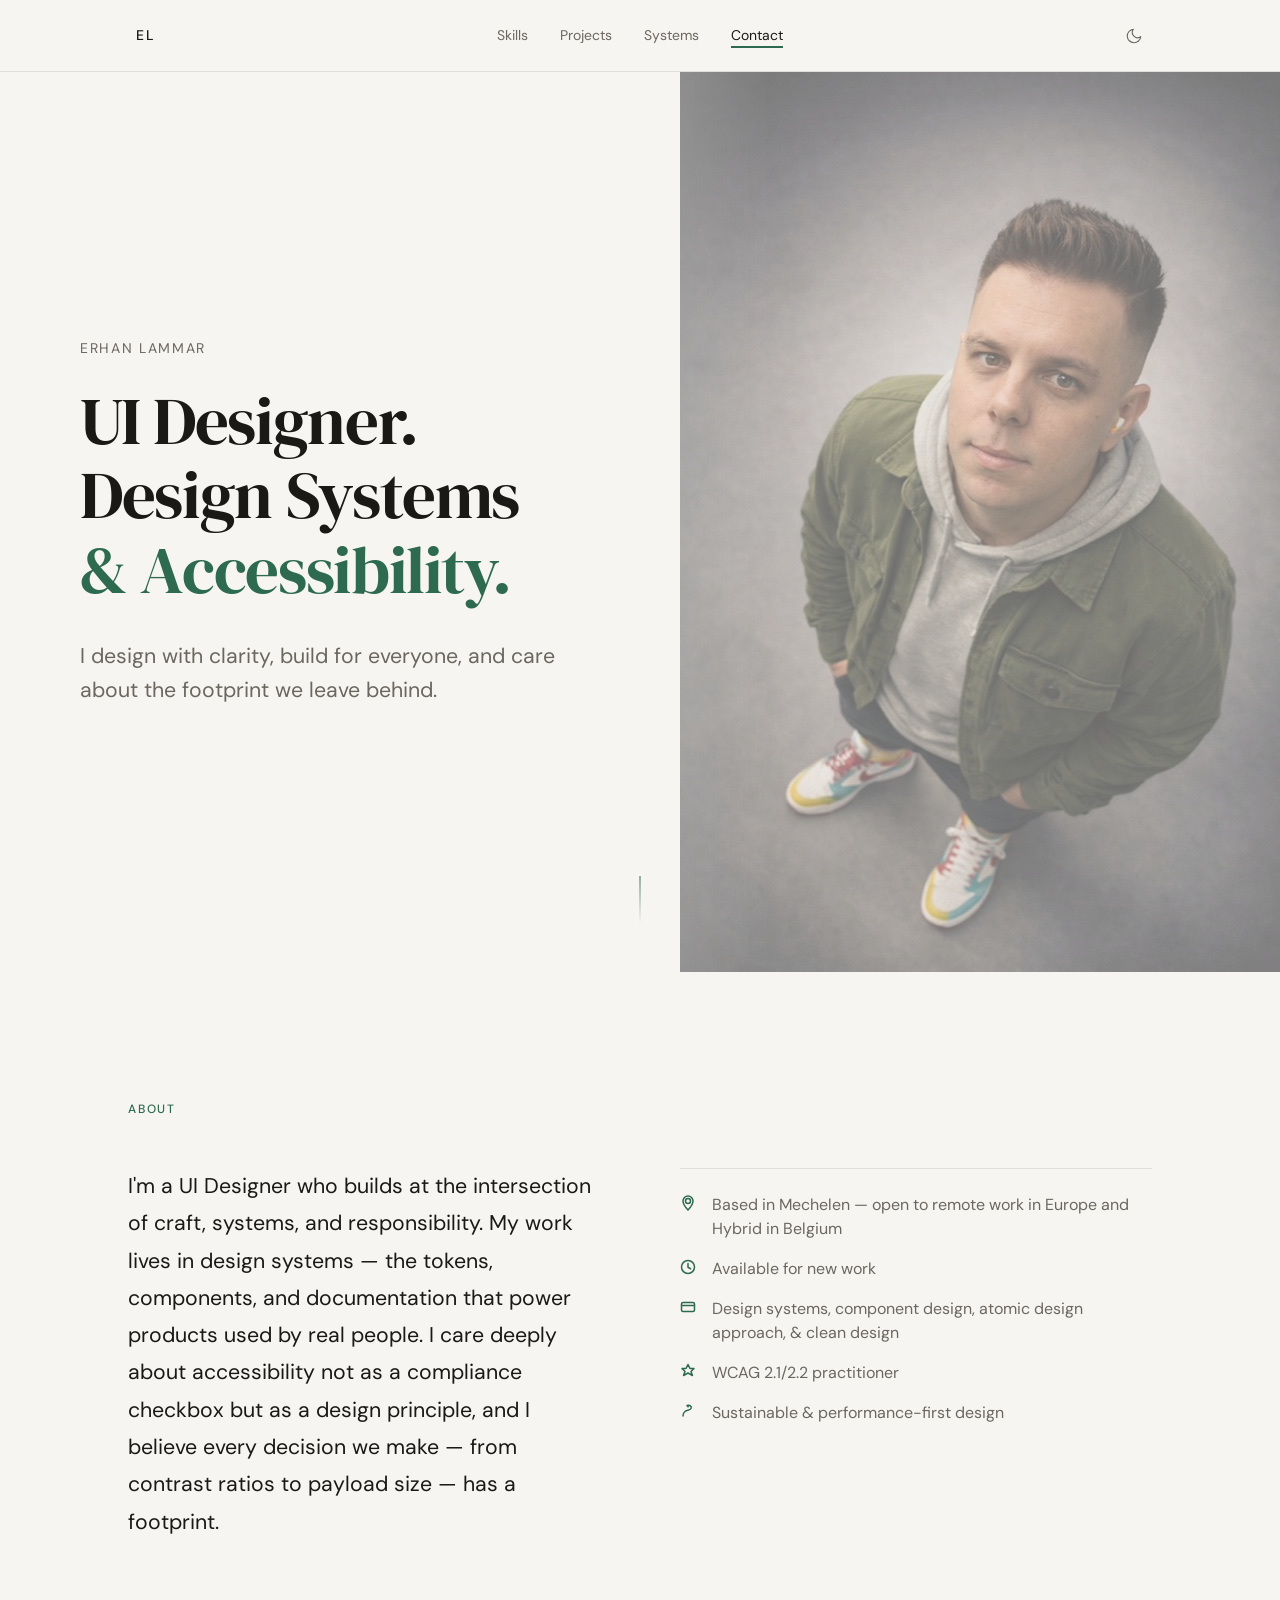
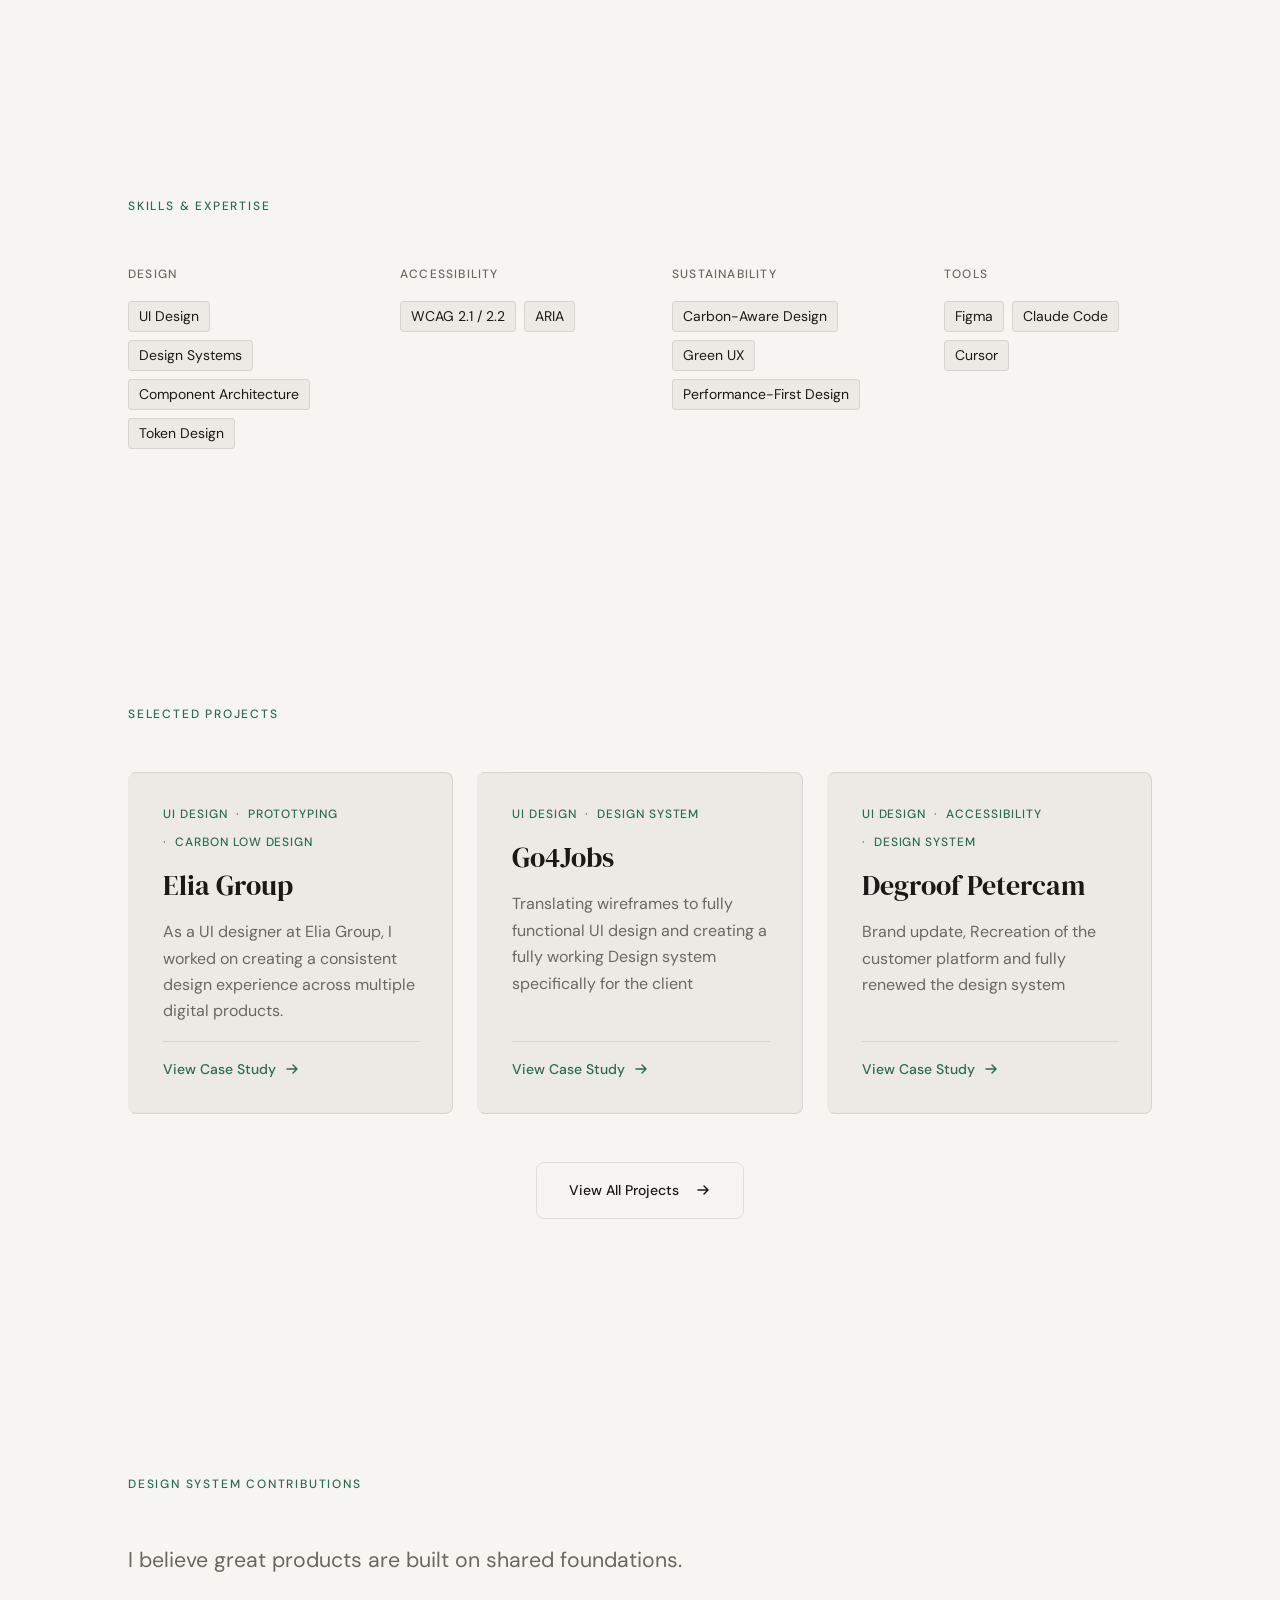
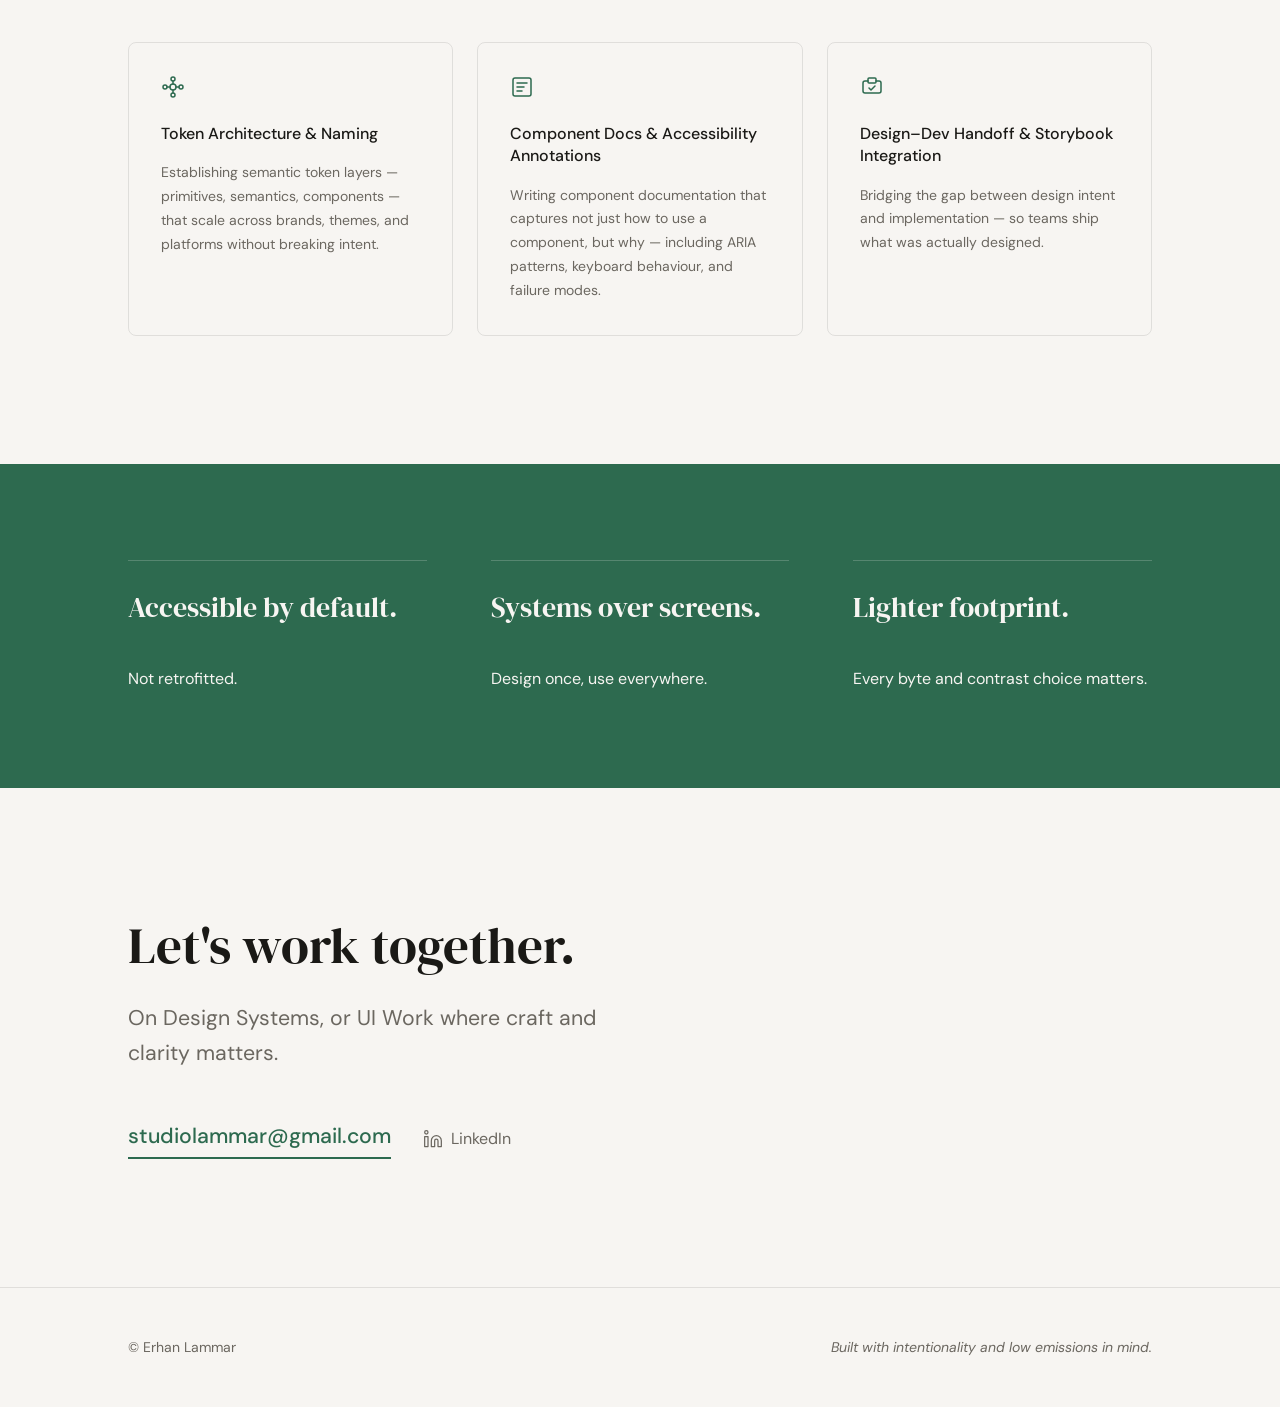
==== commit 136059e8: "Update project nav links and remove year from all footers - napoleon-games: Next Project → All Proje" ====
--- a/index.html
+++ b/index.html
@@ -379,9 +379,7 @@
   <!-- Footer -->
   <footer class="site-footer" role="contentinfo">
     <div class="container">
-      <p class="site-footer__copy">
-        &copy; <span id="year"></span> Erhan Lammar
-      </p>
+      <p class="site-footer__copy">&copy; Erhan Lammar</p>
       <p class="site-footer__note">
         Built with intentionality and low emissions in mind.
       </p>
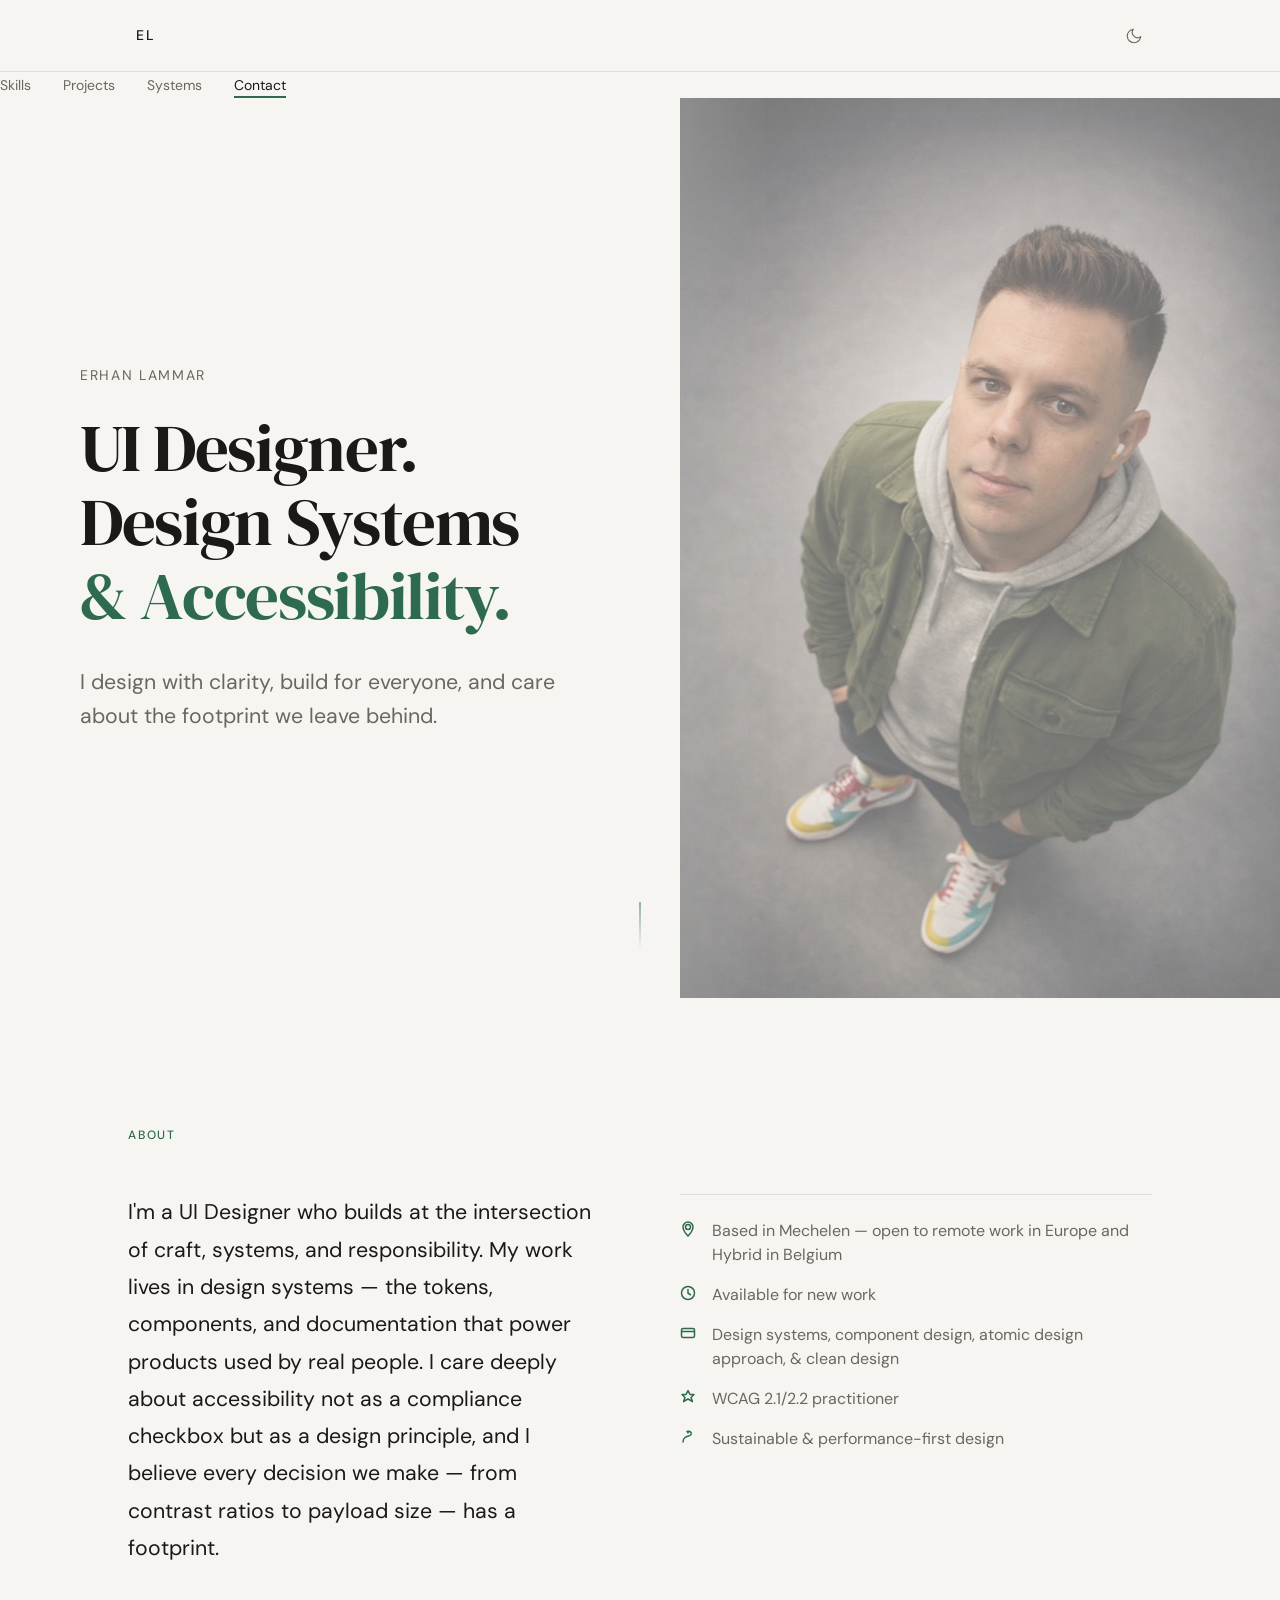
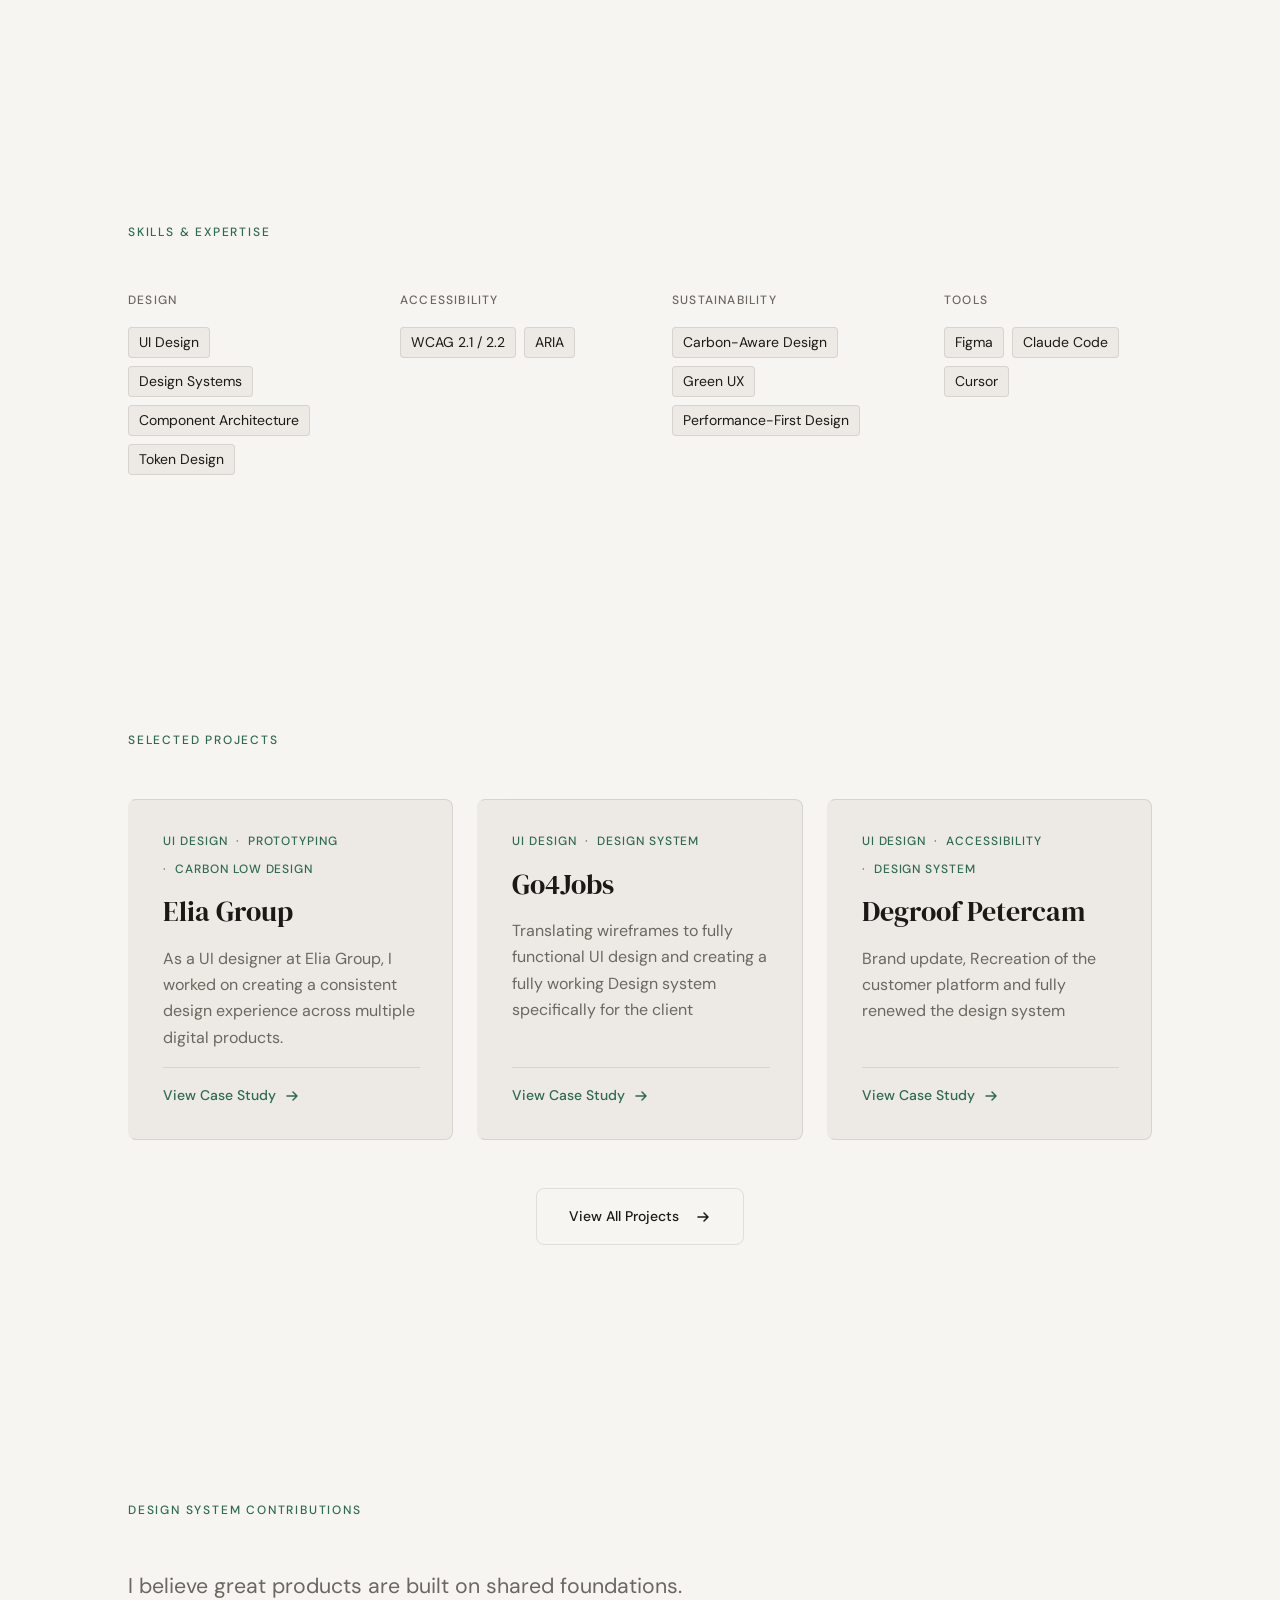
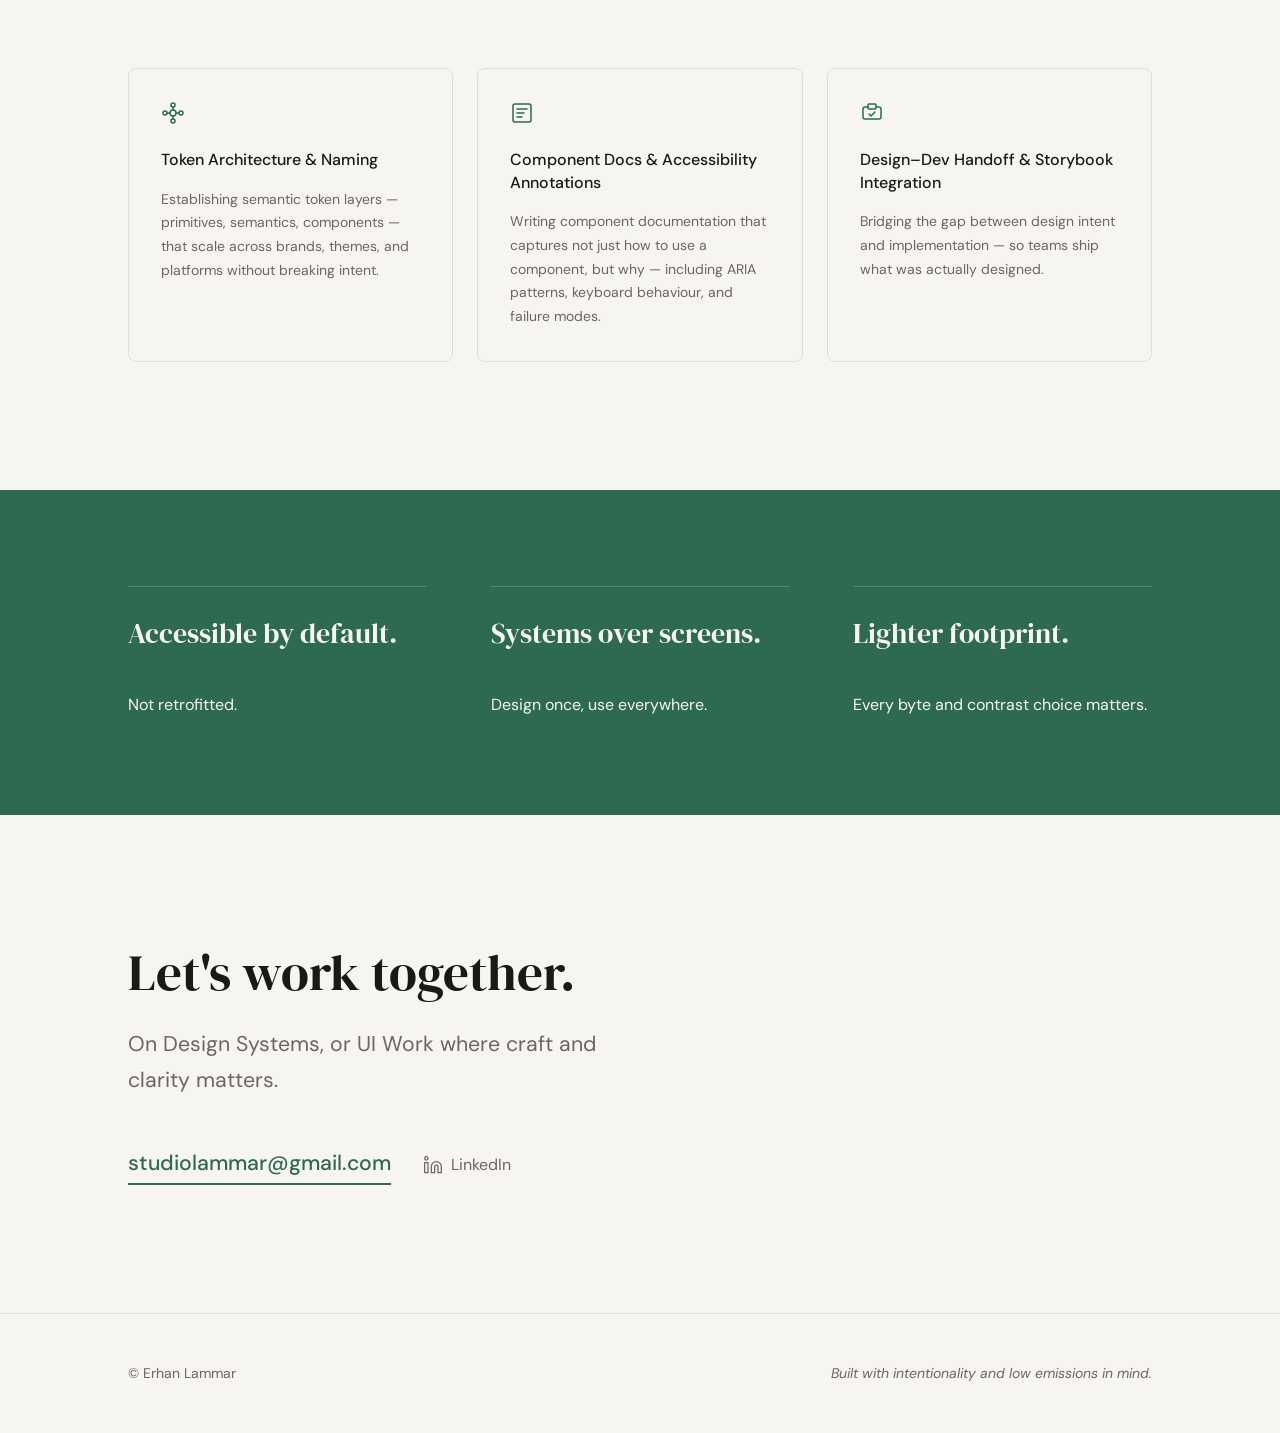
==== commit 421a54bb: "Add mobile hamburger navigation with slide-in drawer - Add hamburger/close toggle button with ARIA a" ====
--- a/index.html
+++ b/index.html
@@ -6,6 +6,8 @@
   <meta name="description" content="Erhan Lammar — UI Designer and Design System contributor specialising in accessibility and sustainable digital design." />
   <title>Erhan Lammar — UI Designer & Design Systems</title>
 
+  <script src="https://mcp.figma.com/mcp/html-to-design/capture.js" async></script>
+
   <!-- Preconnect for font performance -->
   <link rel="preconnect" href="https://fonts.googleapis.com" />
   <link rel="preconnect" href="https://fonts.gstatic.com" crossorigin />
@@ -28,12 +30,15 @@
       <a href="#" class="nav__logo" aria-label="Erhan Lammar — Home">
         <span aria-hidden="true">EL</span>
       </a>
-      <ul class="nav__links" role="list">
-        <li><a href="#skills" class="nav__link">Skills</a></li>
-        <li><a href="#projects" class="nav__link">Projects</a></li>
-        <li><a href="#systems" class="nav__link">Systems</a></li>
-        <li><a href="#contact" class="nav__link">Contact</a></li>
-      </ul>
+      <div class="nav__controls">
+      <button class="nav__toggle" id="nav-toggle" aria-label="Open navigation" aria-expanded="false" aria-controls="nav-menu">
+        <svg class="nav__toggle-icon nav__toggle-icon--open" width="20" height="20" viewBox="0 0 20 20" fill="none" aria-hidden="true">
+          <path d="M3 5h14M3 10h14M3 15h14" stroke="currentColor" stroke-width="1.5" stroke-linecap="round"/>
+        </svg>
+        <svg class="nav__toggle-icon nav__toggle-icon--close" width="20" height="20" viewBox="0 0 20 20" fill="none" aria-hidden="true">
+          <path d="M4 4l12 12M16 4L4 16" stroke="currentColor" stroke-width="1.5" stroke-linecap="round"/>
+        </svg>
+      </button>
       <button class="nav__theme-toggle" id="theme-toggle" aria-label="Switch to dark mode">
         <svg class="icon-sun" width="18" height="18" viewBox="0 0 24 24" fill="none" aria-hidden="true">
           <circle cx="12" cy="12" r="4" stroke="currentColor" stroke-width="1.5"/>
@@ -43,8 +48,16 @@
           <path d="M21 12.79A9 9 0 1 1 11.21 3 7 7 0 0 0 21 12.79z" stroke="currentColor" stroke-width="1.5" stroke-linecap="round" stroke-linejoin="round"/>
         </svg>
       </button>
+      </div>
     </nav>
   </header>
+
+  <ul class="nav__links" id="nav-menu" role="list">
+    <li><a href="#skills" class="nav__link">Skills</a></li>
+    <li><a href="#projects" class="nav__link">Projects</a></li>
+    <li><a href="#systems" class="nav__link">Systems</a></li>
+    <li><a href="#contact" class="nav__link">Contact</a></li>
+  </ul>
 
   <main id="main-content">
 
--- a/styles.css
+++ b/styles.css
@@ -266,6 +266,99 @@
   :root:not([data-theme]) .nav__theme-toggle .icon-sun  { display: block; }
 }
 
+/* ── Mobile nav controls wrapper ── */
+.nav__controls {
+  display: flex;
+  align-items: center;
+  gap: var(--space-1);
+}
+
+/* ── Hamburger toggle ── */
+.nav__toggle {
+  display: none;
+  align-items: center;
+  justify-content: center;
+  width: 36px;
+  height: 36px;
+  border: none;
+  border-radius: var(--radius-sm);
+  background: transparent;
+  color: var(--color-text-muted);
+  cursor: pointer;
+  transition: color var(--transition-fast), background-color var(--transition-fast);
+  flex-shrink: 0;
+}
+
+.nav__toggle:hover,
+.nav__toggle:focus-visible {
+  color: var(--color-text);
+  background-color: var(--color-surface);
+  outline: 2px solid var(--color-accent);
+  outline-offset: 2px;
+}
+
+.nav__toggle-icon { display: none; }
+.nav__toggle-icon--open { display: block; }
+.nav__toggle[aria-expanded="true"] .nav__toggle-icon--open { display: none; }
+.nav__toggle[aria-expanded="true"] .nav__toggle-icon--close { display: block; }
+
+/* ── Mobile styles ── */
+@media (max-width: 767px) {
+  .nav__toggle { display: flex; }
+
+  .nav__links {
+    position: fixed;
+    top: 68px; /* matches nav height: 16px padding × 2 + 36px button */
+    right: 0;
+    bottom: 0;
+    width: 100%;
+    z-index: 99;
+    flex-direction: column;
+    gap: 0;
+    background-color: var(--color-bg);
+    border-top: 1px solid var(--color-border);
+    padding: var(--space-3);
+    overflow-y: auto;
+
+    visibility: hidden;
+    transform: translateX(100%);
+    pointer-events: none;
+    transition:
+      transform var(--transition-med),
+      visibility 0ms var(--transition-med);
+  }
+
+  .nav__links[data-open="true"] {
+    visibility: visible;
+    transform: translateX(0);
+    pointer-events: auto;
+    transition:
+      transform var(--transition-med),
+      visibility 0ms;
+  }
+
+  .nav__links li {
+    width: 100%;
+  }
+
+  .nav__link {
+    display: block;
+    padding: var(--space-2) 0;
+    border-bottom: 1px solid var(--color-border);
+    font-size: var(--text-base);
+  }
+
+  .nav__links li:last-child .nav__link {
+    border-bottom: none;
+  }
+}
+
+@media (prefers-reduced-motion: reduce) {
+  .nav__links {
+    transition: none;
+  }
+}
+
 /* ── Section Base ── */
 .section {
   padding-block: var(--space-12);
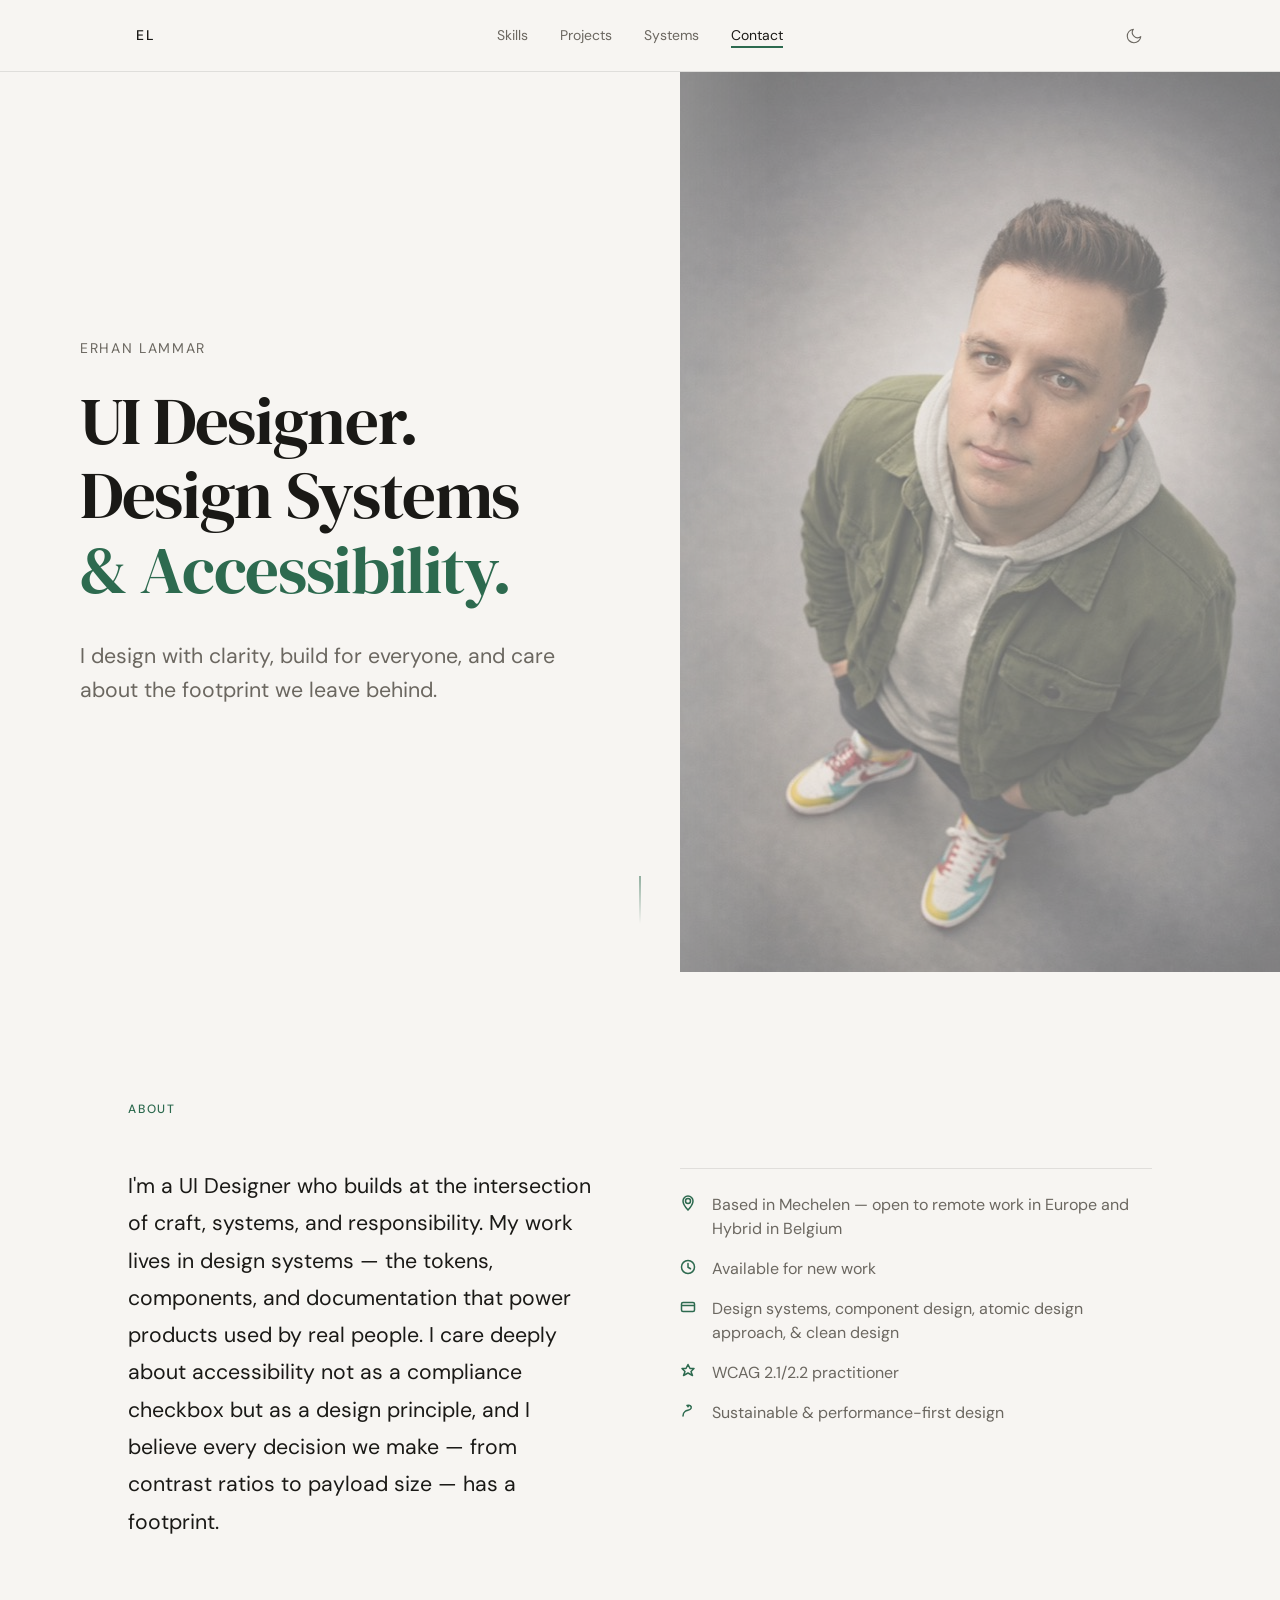
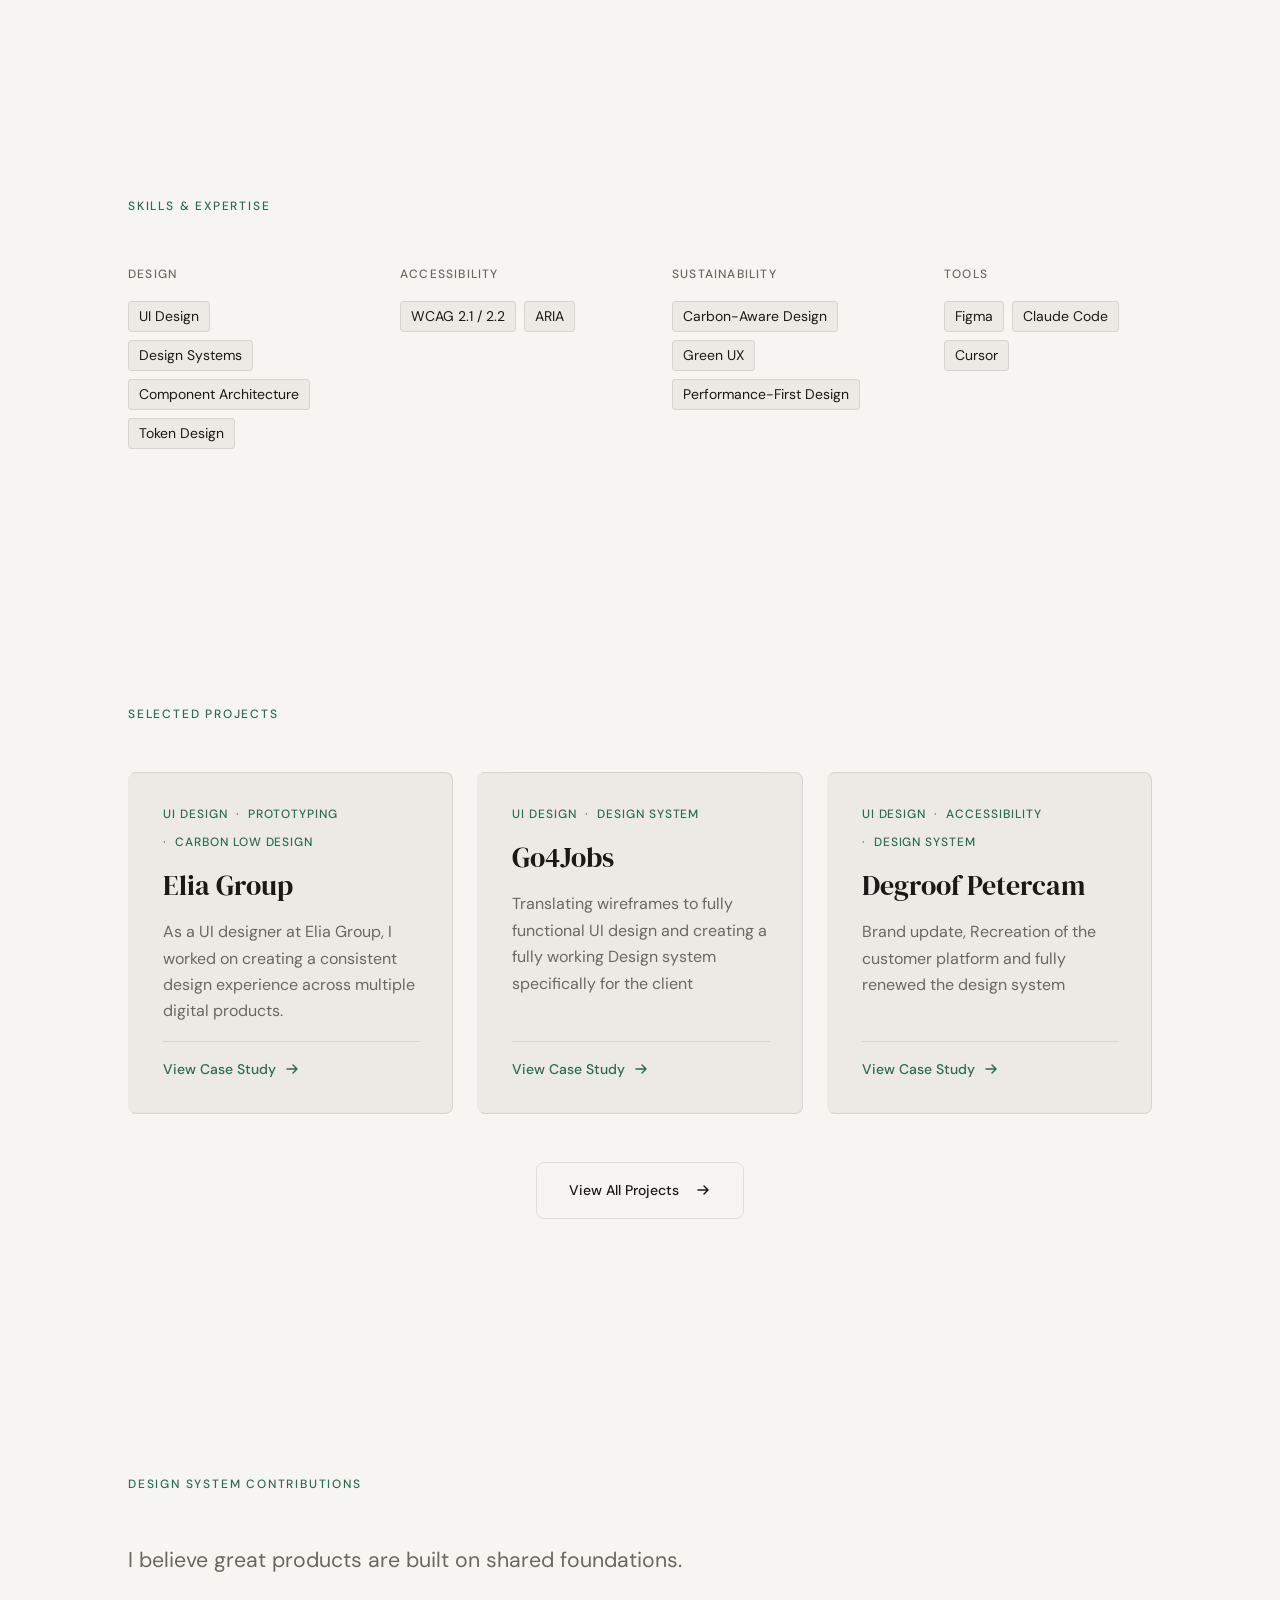
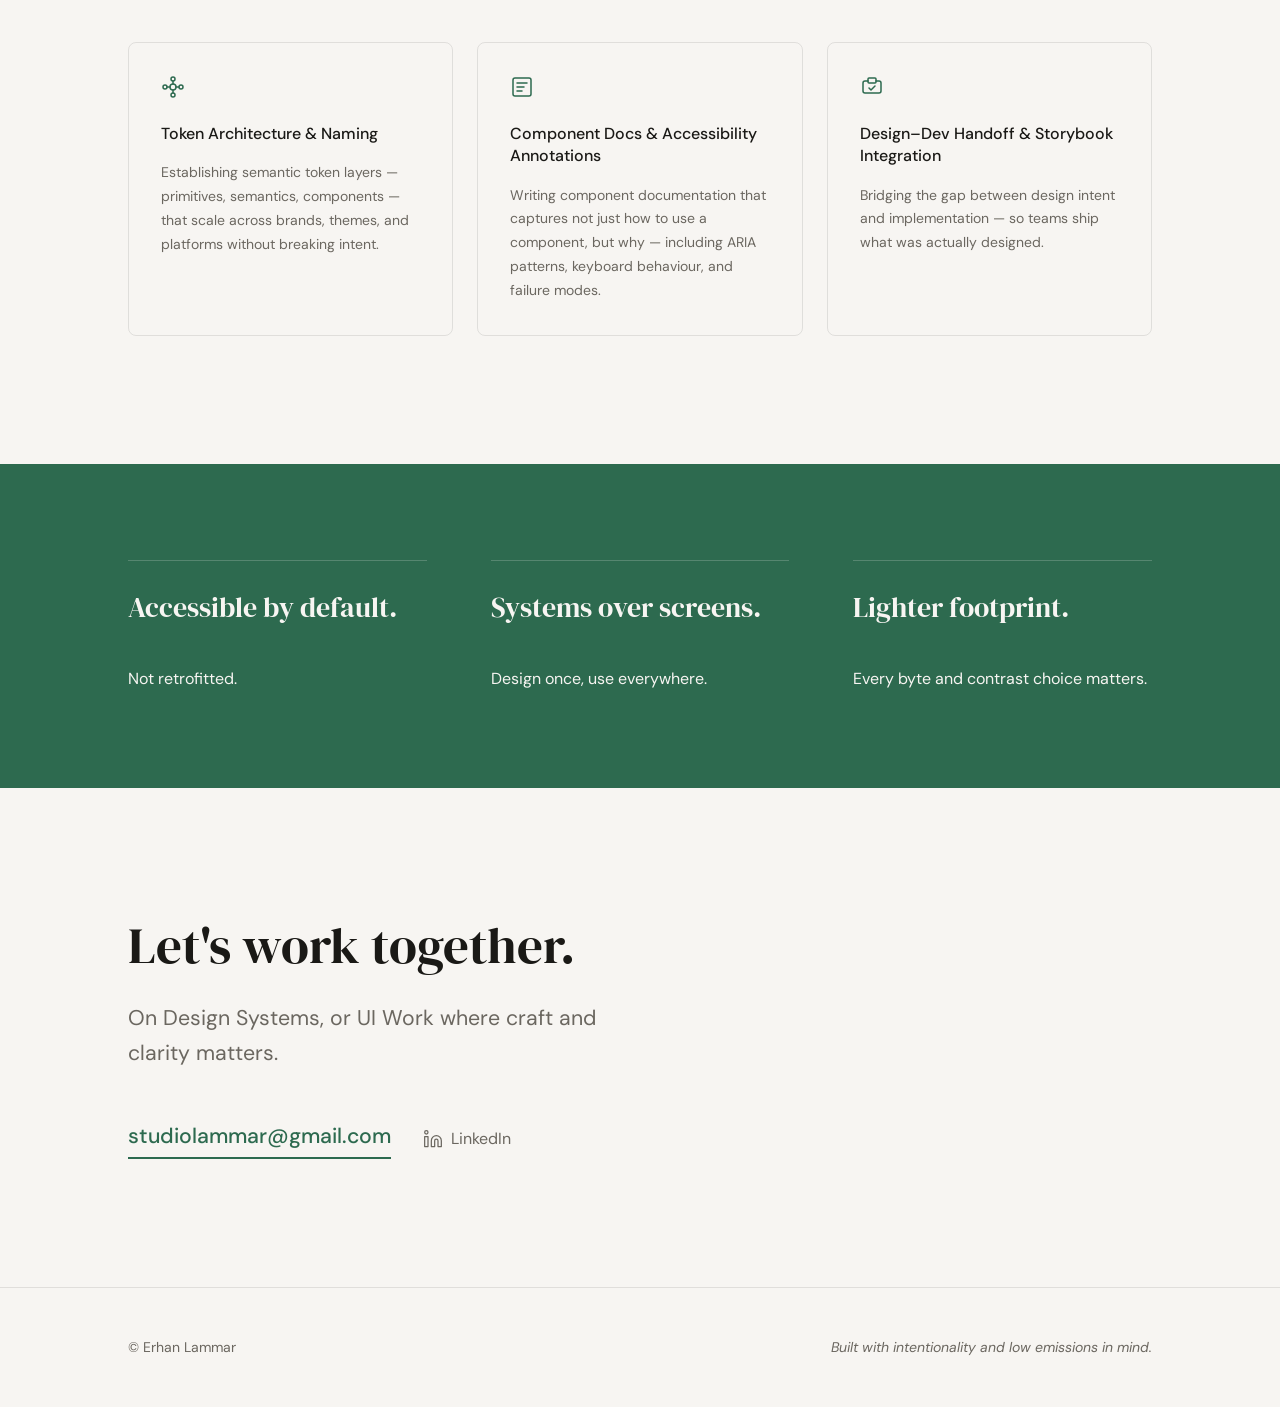
==== commit 26c9747c: "Fix desktop nav layout and backdrop-filter containing block issue - Restore correct nav order: Logo " ====
--- a/index.html
+++ b/index.html
@@ -30,34 +30,33 @@
       <a href="#" class="nav__logo" aria-label="Erhan Lammar — Home">
         <span aria-hidden="true">EL</span>
       </a>
+      <ul class="nav__links" id="nav-menu" role="list">
+        <li><a href="#skills" class="nav__link">Skills</a></li>
+        <li><a href="#projects" class="nav__link">Projects</a></li>
+        <li><a href="#systems" class="nav__link">Systems</a></li>
+        <li><a href="#contact" class="nav__link">Contact</a></li>
+      </ul>
       <div class="nav__controls">
-      <button class="nav__toggle" id="nav-toggle" aria-label="Open navigation" aria-expanded="false" aria-controls="nav-menu">
-        <svg class="nav__toggle-icon nav__toggle-icon--open" width="20" height="20" viewBox="0 0 20 20" fill="none" aria-hidden="true">
-          <path d="M3 5h14M3 10h14M3 15h14" stroke="currentColor" stroke-width="1.5" stroke-linecap="round"/>
-        </svg>
-        <svg class="nav__toggle-icon nav__toggle-icon--close" width="20" height="20" viewBox="0 0 20 20" fill="none" aria-hidden="true">
-          <path d="M4 4l12 12M16 4L4 16" stroke="currentColor" stroke-width="1.5" stroke-linecap="round"/>
-        </svg>
-      </button>
-      <button class="nav__theme-toggle" id="theme-toggle" aria-label="Switch to dark mode">
-        <svg class="icon-sun" width="18" height="18" viewBox="0 0 24 24" fill="none" aria-hidden="true">
-          <circle cx="12" cy="12" r="4" stroke="currentColor" stroke-width="1.5"/>
-          <path d="M12 2v2M12 20v2M4.22 4.22l1.42 1.42M18.36 18.36l1.42 1.42M2 12h2M20 12h2M4.22 19.78l1.42-1.42M18.36 5.64l1.42-1.42" stroke="currentColor" stroke-width="1.5" stroke-linecap="round"/>
-        </svg>
-        <svg class="icon-moon" width="18" height="18" viewBox="0 0 24 24" fill="none" aria-hidden="true">
-          <path d="M21 12.79A9 9 0 1 1 11.21 3 7 7 0 0 0 21 12.79z" stroke="currentColor" stroke-width="1.5" stroke-linecap="round" stroke-linejoin="round"/>
-        </svg>
-      </button>
+        <button class="nav__toggle" id="nav-toggle" aria-label="Open navigation" aria-expanded="false" aria-controls="nav-menu">
+          <svg class="nav__toggle-icon nav__toggle-icon--open" width="20" height="20" viewBox="0 0 20 20" fill="none" aria-hidden="true">
+            <path d="M3 5h14M3 10h14M3 15h14" stroke="currentColor" stroke-width="1.5" stroke-linecap="round"/>
+          </svg>
+          <svg class="nav__toggle-icon nav__toggle-icon--close" width="20" height="20" viewBox="0 0 20 20" fill="none" aria-hidden="true">
+            <path d="M4 4l12 12M16 4L4 16" stroke="currentColor" stroke-width="1.5" stroke-linecap="round"/>
+          </svg>
+        </button>
+        <button class="nav__theme-toggle" id="theme-toggle" aria-label="Switch to dark mode">
+          <svg class="icon-sun" width="18" height="18" viewBox="0 0 24 24" fill="none" aria-hidden="true">
+            <circle cx="12" cy="12" r="4" stroke="currentColor" stroke-width="1.5"/>
+            <path d="M12 2v2M12 20v2M4.22 4.22l1.42 1.42M18.36 18.36l1.42 1.42M2 12h2M20 12h2M4.22 19.78l1.42-1.42M18.36 5.64l1.42-1.42" stroke="currentColor" stroke-width="1.5" stroke-linecap="round"/>
+          </svg>
+          <svg class="icon-moon" width="18" height="18" viewBox="0 0 24 24" fill="none" aria-hidden="true">
+            <path d="M21 12.79A9 9 0 1 1 11.21 3 7 7 0 0 0 21 12.79z" stroke="currentColor" stroke-width="1.5" stroke-linecap="round" stroke-linejoin="round"/>
+          </svg>
+        </button>
       </div>
     </nav>
   </header>
-
-  <ul class="nav__links" id="nav-menu" role="list">
-    <li><a href="#skills" class="nav__link">Skills</a></li>
-    <li><a href="#projects" class="nav__link">Projects</a></li>
-    <li><a href="#systems" class="nav__link">Systems</a></li>
-    <li><a href="#contact" class="nav__link">Contact</a></li>
-  </ul>
 
   <main id="main-content">
 
--- a/styles.css
+++ b/styles.css
@@ -168,10 +168,19 @@
   position: sticky;
   top: 0;
   z-index: 100;
+  border-bottom: 1px solid var(--color-border);
+}
+
+/* Blur via pseudo-element so backdrop-filter doesn't create a
+   containing block for position:fixed children (mobile nav drawer) */
+.site-header::before {
+  content: '';
+  position: absolute;
+  inset: 0;
   background-color: var(--color-bg);
-  border-bottom: 1px solid var(--color-border);
   backdrop-filter: blur(8px);
   -webkit-backdrop-filter: blur(8px);
+  z-index: -1;
 }
 
 .nav {
@@ -181,6 +190,7 @@
   max-width: 1120px;
   margin-inline: auto;
   padding: var(--space-2) var(--space-3);
+  position: relative;
 }
 
 @media (min-width: 768px) {
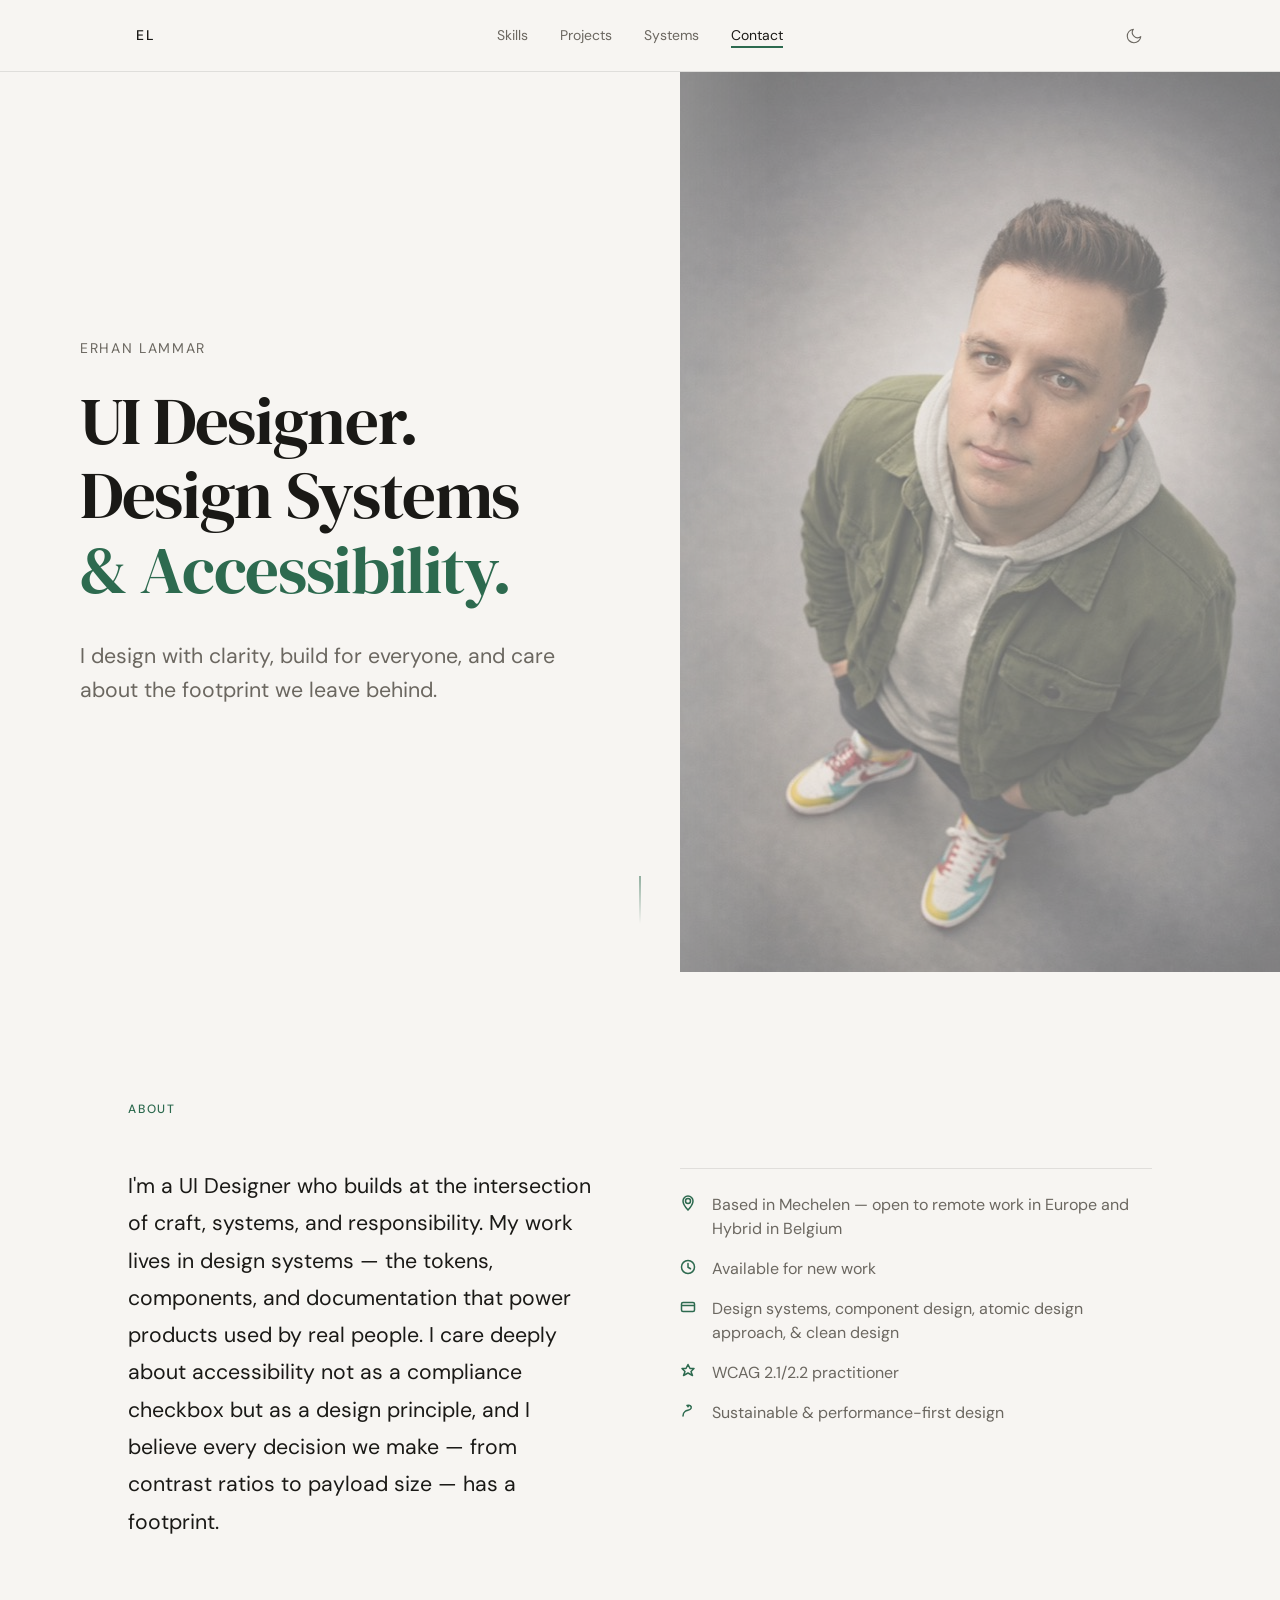
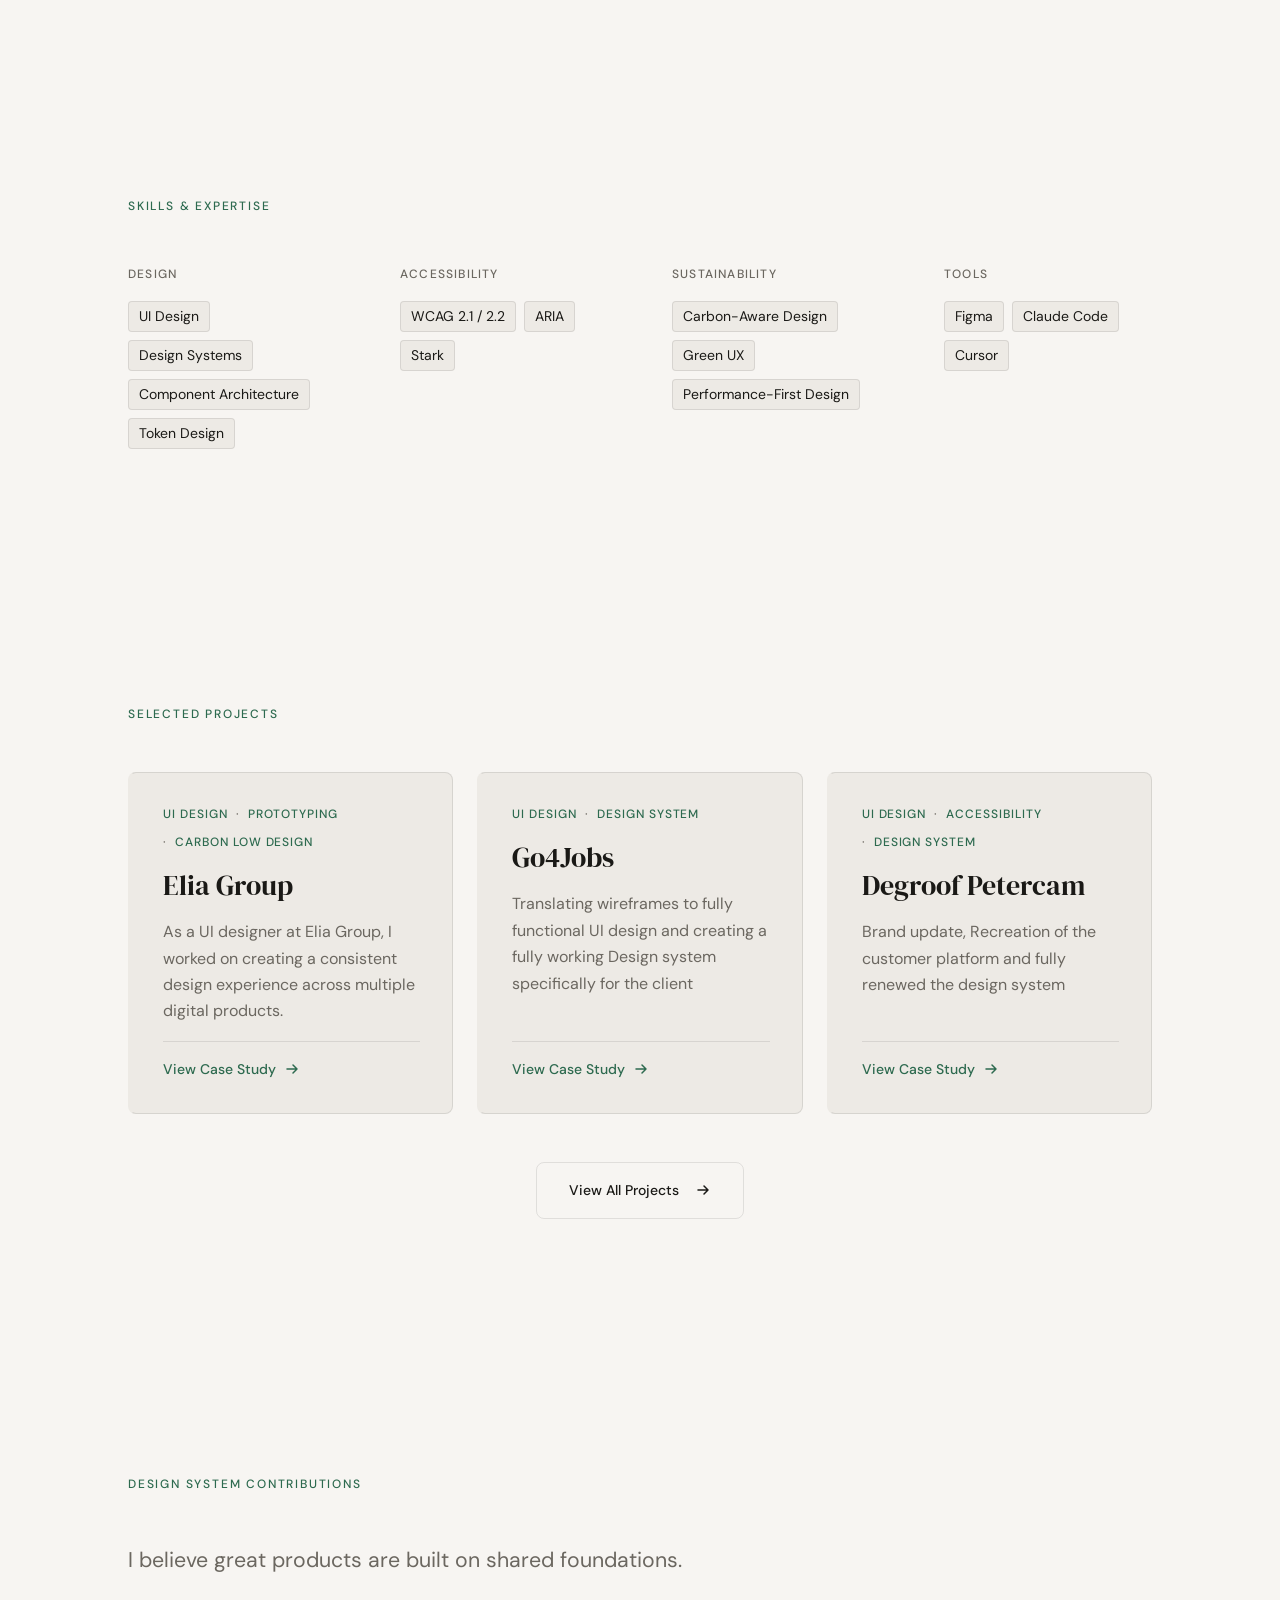
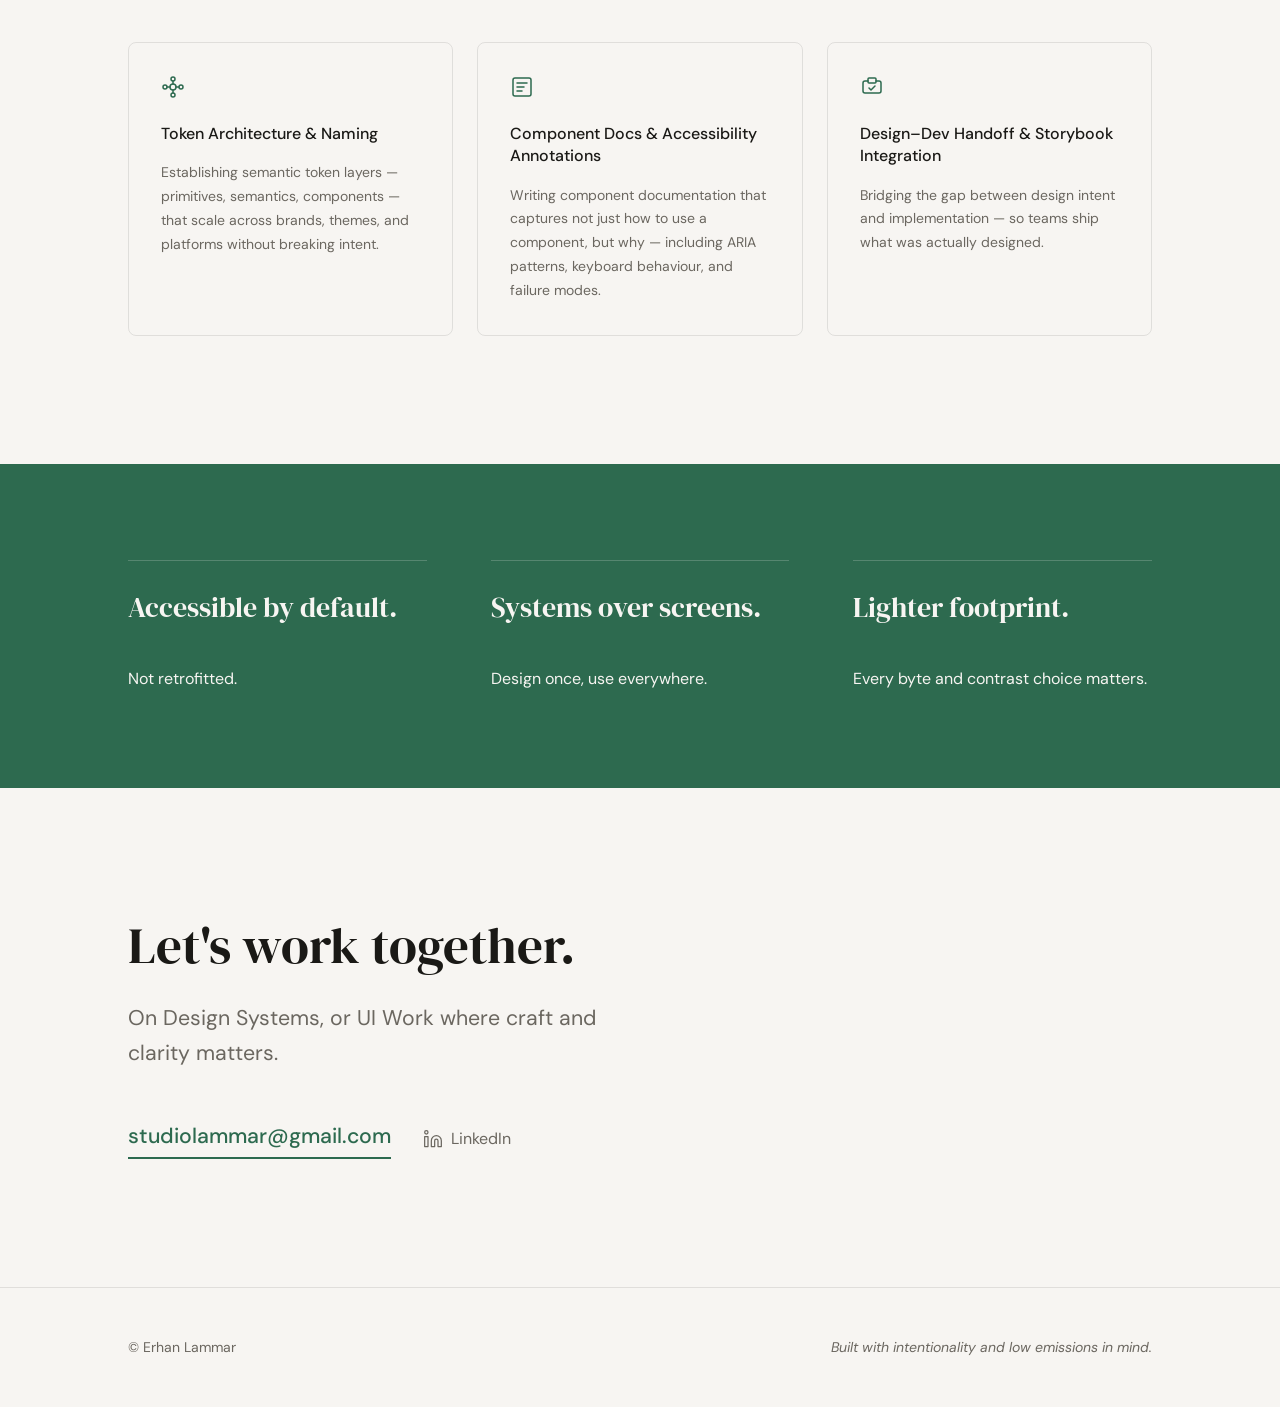
==== commit e00ed476: "Add Stark to Accessibility skills Co-Authored-By: Claude Sonnet 4.6 <noreply@anthropic.com>" ====
--- a/index.html
+++ b/index.html
@@ -31,6 +31,7 @@
         <span aria-hidden="true">EL</span>
       </a>
       <ul class="nav__links" id="nav-menu" role="list">
+        <li class="nav__links-home"><a href="#" class="nav__link">Home</a></li>
         <li><a href="#skills" class="nav__link">Skills</a></li>
         <li><a href="#projects" class="nav__link">Projects</a></li>
         <li><a href="#systems" class="nav__link">Systems</a></li>
@@ -165,6 +166,7 @@
             <ul class="tag-list" role="list">
               <li class="tag">WCAG 2.1 / 2.2</li>
               <li class="tag">ARIA</li>
+              <li class="tag">Stark</li>
             </ul>
           </div>
 
--- a/styles.css
+++ b/styles.css
@@ -312,8 +312,12 @@
 .nav__toggle[aria-expanded="true"] .nav__toggle-icon--open { display: none; }
 .nav__toggle[aria-expanded="true"] .nav__toggle-icon--close { display: block; }
 
+/* Home link — mobile only */
+.nav__links-home { display: none; }
+
 /* ── Mobile styles ── */
 @media (max-width: 767px) {
+  .nav__links-home { display: block; }
   .nav__toggle { display: flex; }
 
   .nav__links {
